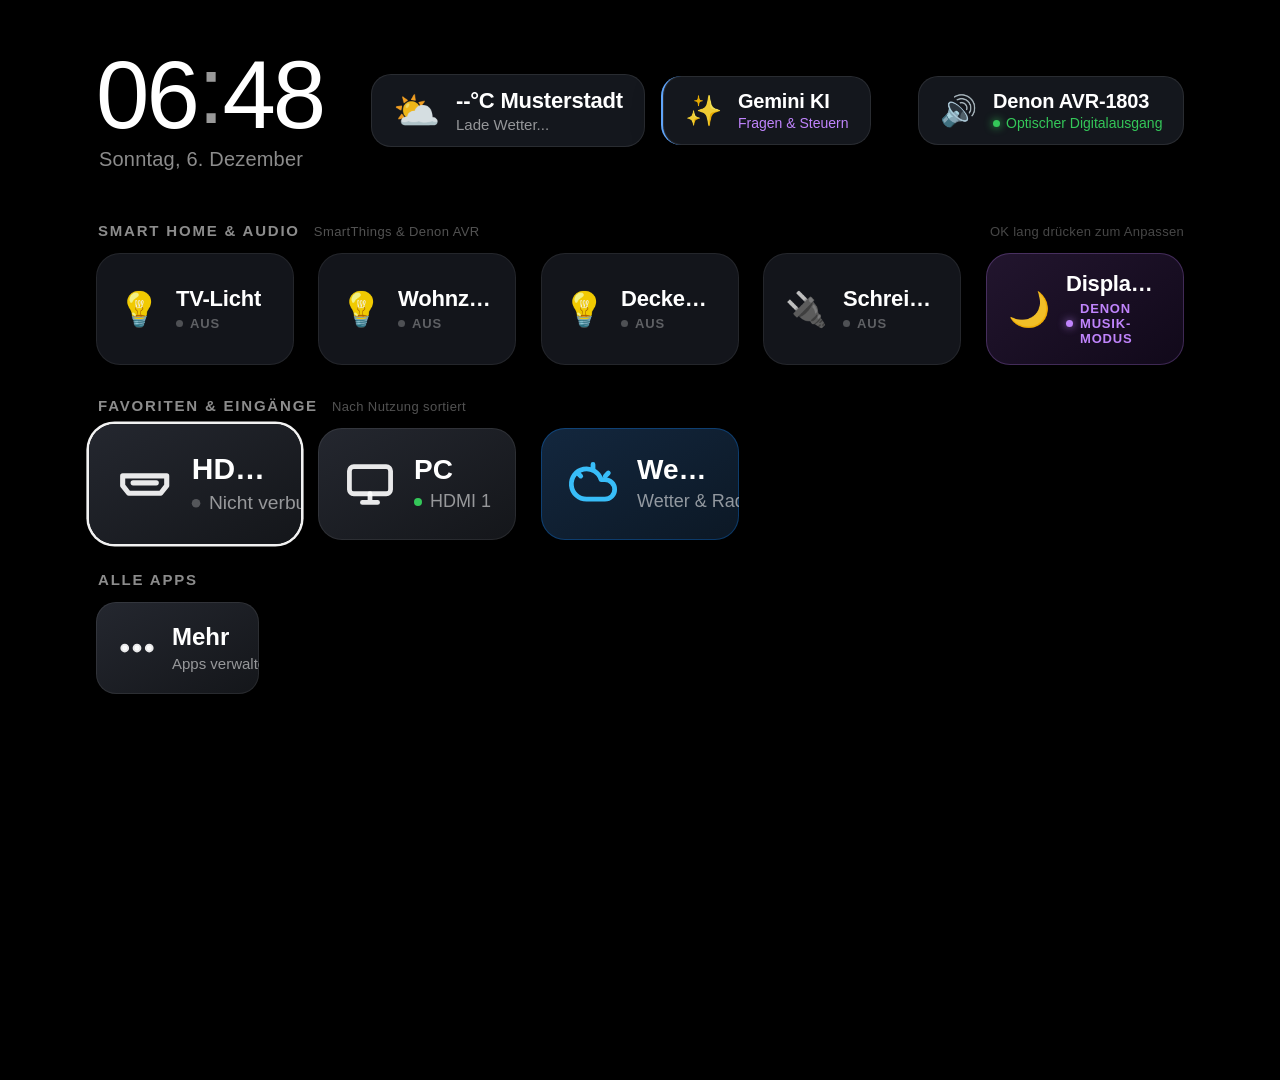
==== custom-launcher/com.custom.launcher/index.html @ 9b149276 "feat: custom launcher v3.2.8 with modern minimalist design, smart home manager and persistent home b" ====
<!DOCTYPE html>
<html lang="de">
<head>
  <meta charset="utf-8">
  <meta name="viewport" content="width=1920, height=1080">
  <title>Home Dashboard</title>
  <link rel="stylesheet" href="style.css">
</head>
<body>
  <!-- soft light in the colour of the focused app; everything else stays true black -->
  <div id="ambient" aria-hidden="true"><div class="amb"></div><div class="amb"></div></div>

  <div id="shift"><!-- moved by a few pixels periodically (OLED care) -->
    <div id="page">
      <header id="hero">
        <div id="hero-left">
          <div id="clock"><span id="hh">--</span><span id="colon">:</span><span id="mm">--</span></div>
          <div id="date">--</div>
        </div>

        <div id="hero-center">
          <div id="weather" class="glass-pill" role="button" tabindex="0" aria-label="WetterOnline öffnen">
            <span id="w-icon">⛅</span>
            <div id="w-details">
              <div id="w-main"><span id="w-temp">--°C</span> <span id="w-city">Musterstadt</span></div>
              <div id="w-sub">Lade Wetter...</div>
            </div>
          </div>

          <div id="gemini-badge" class="glass-pill gemini-pill" role="button" tabindex="0" aria-label="Gemini KI-Assistent öffnen">
            <span class="gemini-icon">✨</span>
            <div class="gemini-details">
              <div class="gemini-title">Gemini KI</div>
              <div class="gemini-sub">Fragen & Steuern</div>
            </div>
          </div>
        </div>

        <div id="hero-right">
          <div id="audio-badge" class="glass-pill audio-pill denon-avr" role="button" tabindex="0" aria-label="Audioausgabe Einstellungen">
            <div class="audio-icon" id="audio-icon">🔊</div>
            <div class="audio-details">
              <div class="audio-title" id="audio-title">Denon AVR-1803</div>
              <div class="audio-sub" id="audio-sub">Optischer Digitalausgang</div>
            </div>
          </div>
        </div>
      </header>

      <!-- Section: Smart Home & Denon Audio Mode -->
      <div class="section-header">
        <div class="section-title-wrap">
          <span class="section-title">Smart Home & Audio</span>
          <span class="section-sub">SmartThings & Denon AVR</span>
        </div>
        <span class="section-hint">OK lang drücken zum Anpassen</span>
      </div>
      <section id="smarthome" class="cards" aria-label="Smart Home"></section>

      <!-- Section: Top Apps & Inputs -->
      <div class="section-header">
        <div class="section-title-wrap">
          <span class="section-title">Favoriten & Eingänge</span>
          <span class="section-sub">Nach Nutzung sortiert</span>
        </div>
      </div>
      <section id="dock" class="cards" aria-label="Favoriten"></section>

      <!-- Section: All Apps -->
      <div class="section-header">
        <div class="section-title-wrap">
          <span class="section-title">Alle Apps</span>
        </div>
      </div>
      <section id="grid" class="cards" aria-label="Apps"></section>
    </div>
  </div>

  <div id="scrim" aria-hidden="true"></div>
  <div id="menu" role="dialog" aria-modal="true" hidden>
    <div id="menu-head"><div id="menu-icon"></div><div id="menu-title"></div></div>
    <div id="menu-clip"><div id="menu-list" role="menu"></div></div>
    <div id="menu-hint"></div>
  </div>

  <div id="toast" role="status" aria-live="polite"></div>
  <div id="dim" aria-hidden="true"></div>

  <!-- Gemini TV AI Assistant Overlay (100% Remote-Driven, No Keyboard Needed) -->
  <div id="gemini-modal" class="gemini-modal" style="display: none;" role="dialog" aria-modal="true" aria-label="Gemini KI-Assistent">
    <div class="gemini-backdrop" id="gemini-backdrop"></div>
    <div class="gemini-container">
      <div class="gemini-hdr">
        <div class="gemini-brand">
          <span class="gemini-logo-icon">✨</span>
          <div class="gemini-brand-text">
            <span class="gemini-title-main">Gemini KI-Assistent</span>
            <span class="gemini-status-tag">Google AI · LG OLED G4 · 1-Klick-Steuerung</span>
          </div>
        </div>
        <button id="gemini-close-btn" class="gemini-btn-pill" tabindex="0">✕ Schließen (Zurück)</button>
      </div>

      <div class="gemini-body">
        <!-- Left: Quick Topic Categories & Prompts -->
        <div class="gemini-sidebar">
          <div class="g-sec-title">🍿 Film- & Serientipps</div>
          <div class="g-tile-group">
            <button class="g-tile" data-prompt="Empfiehl mir 2-3 herausragende Sci-Fi Filme für heute Abend auf Netflix oder Prime">
              <span class="g-tile-icon">🚀</span>
              <span class="g-tile-label">Sci-Fi Highlights</span>
            </button>
            <button class="g-tile" data-prompt="Empfiehl mir 2-3 packende Psychothriller mit überraschenden Wendungen">
              <span class="g-tile-icon">🍿</span>
              <span class="g-tile-label">Packende Thriller</span>
            </button>
            <button class="g-tile" data-prompt="Welche 2 Serien lohnen sich aktuell am meisten zu bingen?">
              <span class="g-tile-icon">📺</span>
              <span class="g-tile-label">Serien-Tipps</span>
            </button>
            <button class="g-tile" data-prompt="Empfiehl mir 2 grandiose Dokumentationen über Natur, Weltall oder Geschichte">
              <span class="g-tile-icon">🌍</span>
              <span class="g-tile-label">Top Dokus</span>
            </button>
          </div>

          <div class="g-sec-title">💡 Smart Home & TV-Szenen</div>
          <div class="g-tile-group">
            <button class="g-tile" data-prompt="Schalte das TV-Licht und Wohnzimmerlicht für einen gemütlichen Filmabend ein">
              <span class="g-tile-icon">🎬</span>
              <span class="g-tile-label">Kino-Beleuchtung</span>
            </button>
            <button class="g-tile" data-prompt="Schalte alle Lichter im Wohnzimmer und am TV aus">
              <span class="g-tile-icon">🌙</span>
              <span class="g-tile-label">Lichter Aus</span>
            </button>
            <button class="g-tile" data-prompt="Schalte auf den PC (HDMI 1) und schalte das Schreibtischlicht an">
              <span class="g-tile-icon">🖥️</span>
              <span class="g-tile-label">PC & Schreibtisch</span>
            </button>
            <button class="g-tile" data-prompt="Schalte den Bildschirm aus, damit Musik über den Denon-Verstärker weiterläuft">
              <span class="g-tile-icon">🖤</span>
              <span class="g-tile-label">OLED Display Aus</span>
            </button>
          </div>

          <div class="g-sec-title">🧠 Wissen & Inspiration</div>
          <div class="g-tile-group">
            <button class="g-tile" data-prompt="Erzähle mir einen faszinierenden, verblüffenden wissenschaftlichen Fakt für heute">
              <span class="g-tile-icon">🎲</span>
              <span class="g-tile-label">Fakt des Tages</span>
            </button>
            <button class="g-tile" data-prompt="Schlage ein schnelles, raffiniertes Abendessen vor, das in unter 20 Minuten fertig ist">
              <span class="g-tile-icon">🍳</span>
              <span class="g-tile-label">Schnelles Rezept</span>
            </button>
          </div>
        </div>

        <!-- Right: Response / Result Panel -->
        <div class="gemini-content-panel">
          <div class="gemini-panel-hdr">
            <div id="gemini-panel-status" class="panel-status">✨ Wähle ein Thema mit der Fernbedienung</div>
            <button id="gemini-refresh-btn" class="gemini-refresh-btn" style="display: none;">🔄 Noch ein Vorschlag</button>
          </div>

          <div id="gemini-chat" class="gemini-result-scroll">
            <div class="gemini-welcome-card">
              <div class="welcome-sparkle-lg">✨</div>
              <div class="welcome-heading">Gemini KI auf deinem Fernseher</div>
              <div class="welcome-desc">Klicke einfach auf eine der Kacheln links mit dem Zeiger oder Steuerkreuz der Magic Remote. Gemini antwortet sofort und steuert auf Wunsch deine Lichter und Eingänge.</div>
              <div class="welcome-hint">Kein mühsames Tippen auf der TV-Tastatur nötig – 100% für die Fernbedienung optimiert.</div>
            </div>
          </div>
        </div>
      </div>
    </div>
  </div>

  <script src="app.js"></script>
</body>
</html>
---- custom-launcher/com.custom.launcher/style.css ----
/* Custom home screen for LG OLED (webOS, Chromium 120, 1920x1080 CSS px at 2x).
   Principles: true black canvas, modern minimalist typography, light only where focused,
   hardware-accelerated motion on transform/opacity only. */

:root {
  --side: 96px;                         /* left/right safe margin */
  --ease: cubic-bezier(.16, 1, .3, 1);  /* ultra-snappy natural easing */
  --text: rgba(255, 255, 255, .94);
  --text-2: rgba(255, 255, 255, .55);
  --text-3: rgba(255, 255, 255, .32);
  --radius: 24px;
}

* { box-sizing: border-box; margin: 0; padding: 0; }

html, body {
  width: 1920px;
  height: 1080px;
  overflow: hidden;
  background: #000;
  color: var(--text);
  font-family: -apple-system, BlinkMacSystemFont, "Segoe UI", "LG Smart UI", "Museo Sans", "Helvetica Neue", Arial, sans-serif;
  -webkit-font-smoothing: antialiased;
  -webkit-user-select: none;
  user-select: none;
  cursor: default;
}

/* ---------- ambient light (disabled for true OLED black & 60 FPS performance) ---------- */
#ambient { display: none; }
.amb { display: none; }

/* ---------- page ---------- */
#shift { position: absolute; inset: 0; transition: transform 3s ease; }
#page {
  position: absolute;
  left: 0; top: 0; width: 100%;
  padding: 0 var(--side);
  transition: transform .22s cubic-bezier(0.16, 1, 0.3, 1), opacity .2s ease;
  will-change: transform;
}
body.leaving #page { opacity: 0; transform: scale(1.04); transition: opacity .22s ease, transform .3s ease; }
body.leaving #ambient { opacity: 0; transition: opacity .22s ease; }

/* ---------- hero: modern minimalist clock + weather + audio ---------- */
#hero {
  display: flex;
  align-items: center;
  justify-content: space-between;
  height: 190px;
  padding-top: 30px;
  margin-bottom: 4px;
  transition: opacity .2s ease;
  transform: translateZ(0);
  will-change: opacity;
}
body.scrolled #hero { opacity: 0; }

#hero-left {
  display: flex;
  flex-direction: column;
}
#clock {
  font-size: 96px;
  font-weight: 200;
  line-height: 0.95;
  letter-spacing: -3px;
  font-variant-numeric: tabular-nums;
  color: #ffffff;
}
#colon { display: inline-block; margin: 0 1px; transform: translateY(-5px); opacity: .6; }
#date {
  margin-top: 8px;
  padding-left: 3px;
  font-size: 20px;
  font-weight: 500;
  letter-spacing: .2px;
  color: var(--text-2);
}

#hero-center {
  display: flex;
  align-items: center;
  gap: 16px;
}
#hero-right {
  display: flex;
  align-items: center;
}

/* Glass Pills (Hardware-accelerated dark acrylic) */
.glass-pill {
  display: flex;
  align-items: center;
  gap: 16px;
  padding: 14px 22px;
  border-radius: 20px;
  background: rgba(22, 25, 31, .94);
  box-shadow: inset 0 0 0 1px rgba(255, 255, 255, .09), 0 10px 28px rgba(0, 0, 0, .45);
  cursor: pointer;
  transition: transform .16s var(--ease), background .16s ease;
  outline: none;
  will-change: transform;
  transform: translateZ(0);
}
.glass-pill:hover, .glass-pill.focused {
  background: rgba(38, 42, 52, .98);
  transform: translateZ(0) scale(1.05);
  box-shadow: inset 0 0 0 2px rgba(255, 255, 255, .95), 0 14px 36px rgba(0, 0, 0, .7);
}
#w-icon { font-size: 38px; line-height: 1; flex: none; }
#w-details { display: flex; flex-direction: column; }
#w-main { font-size: 22px; font-weight: 600; color: #fff; letter-spacing: -.2px; }
#w-sub { font-size: 15px; color: var(--text-2); margin-top: 2px; }

.audio-icon { font-size: 30px; line-height: 1; flex: none; }
.audio-details { display: flex; flex-direction: column; }
.audio-title { font-size: 20px; font-weight: 600; color: #fff; letter-spacing: -.2px; }
.audio-sub { font-size: 14px; color: #34c759; margin-top: 2px; font-weight: 500; display: flex; align-items: center; gap: 6px; }
.audio-sub::before {
  content: "";
  display: inline-block;
  width: 7px;
  height: 7px;
  border-radius: 50%;
  background: currentColor;
  box-shadow: 0 0 8px currentColor;
}
.audio-pill.tv-speaker .audio-sub {
  color: #38bdf8;
}
.audio-pill.denon-avr .audio-sub {
  color: #34c759;
}

/* Gemini Hero Pill */
.gemini-pill {
  border-left: 2px solid #60a5fa;
}
.gemini-pill.focused, .gemini-pill:hover {
  box-shadow: inset 0 0 0 2px #60a5fa, 0 14px 36px rgba(96, 165, 250, .3);
}
.gemini-icon {
  font-size: 30px;
  line-height: 1;
  flex: none;
}
.gemini-details { display: flex; flex-direction: column; }
.gemini-title { font-size: 20px; font-weight: 600; color: #fff; letter-spacing: -.2px; }
.gemini-sub { font-size: 14px; color: #c084fc; margin-top: 2px; font-weight: 500; }

/* ---------- modern minimalist section headers ---------- */
.section-header {
  display: flex;
  align-items: baseline;
  justify-content: space-between;
  margin: 32px 0 14px 2px;
}
.section-title-wrap {
  display: flex;
  align-items: baseline;
  gap: 14px;
}
.section-title {
  font-size: 15px;
  font-weight: 700;
  letter-spacing: 1.8px;
  text-transform: uppercase;
  color: rgba(255, 255, 255, .55);
}
.section-hint {
  font-size: 13px;
  font-weight: 400;
  letter-spacing: .3px;
  color: rgba(255, 255, 255, .28);
}
.section-sub {
  font-size: 13px;
  color: var(--text-3);
  font-weight: 500;
  font-variant-numeric: tabular-nums;
  letter-spacing: .4px;
}

/* ---------- card rows ---------- */
.cards { display: grid; }
#smarthome { grid-template-columns: repeat(5, 1fr); gap: 24px; }
#dock { grid-template-columns: repeat(5, 1fr); gap: 24px; margin-bottom: 24px; }
#grid { grid-template-columns: repeat(6, 1fr); gap: 60px 22px; margin-top: 12px; padding-bottom: 240px; }

.card {
  position: relative;
  aspect-ratio: 16 / 9;
  transform: translateZ(0) scale(var(--s, 1));
  transition: transform .16s cubic-bezier(0.16, 1, 0.3, 1);
  outline: none;
  will-change: transform;
  contain: layout style;
}
.card.focused { --s: 1.07; z-index: 3; }
#dock .card.focused { --s: 1.07; }
.card.tilting {
  transform: translateZ(0) scale(var(--s, 1)) rotateX(var(--rx, 0deg)) rotateY(var(--ry, 0deg));
  transition: transform .08s linear;
}

/* glow, dimming and sheen disabled for 60 FPS hardware performance */
.halo, .plate::after, .sheen { display: none; }

.plate {
  position: absolute;
  inset: 0;
  border-radius: var(--radius);
  background: var(--c, #16181d);
  overflow: hidden;
  box-shadow: inset 0 0 0 1px rgba(255, 255, 255, .08);
}
#grid .plate { border-radius: 20px; }
.card.focused .plate { box-shadow: 0 0 0 2.5px rgba(255, 255, 255, .95); }

.art {
  position: absolute;
  left: 50%; top: 50%;
  height: var(--art, 72%);
  aspect-ratio: 1;
  object-fit: contain;
  transform: translate(-50%, -50%);
  pointer-events: none;
}
.card.badge .art { height: 60%; border-radius: 22%; box-shadow: 0 8px 20px rgba(0, 0, 0, .45); }

/* name: sleek minimalist badge only under the focused card */
.name {
  position: absolute;
  left: 50%; top: calc(100% + 9px);
  transform: translateX(-50%);
  max-width: 135%;
  white-space: nowrap;
  overflow: hidden;
  text-overflow: ellipsis;
  font-size: 17px;
  font-weight: 500;
  letter-spacing: .2px;
  color: #fff;
  opacity: 0;
  transition: opacity .16s ease;
  pointer-events: none;
  background: rgba(18, 20, 26, .94);
  padding: 4px 14px;
  border-radius: 10px;
  border: 1px solid rgba(255, 255, 255, .12);
  box-shadow: 0 4px 16px rgba(0, 0, 0, .6);
}
.card.focused .name { opacity: 1; }

/* inputs and utility cards carry their text on the plate */
.card.input .plate, .card.util .plate { background: linear-gradient(150deg, #24272f, #14161a); }
.card[data-id="app:wetteronline"] .plate {
  background: linear-gradient(150deg, #13273e, #0c1825);
  box-shadow: inset 0 0 0 1px rgba(10, 132, 255, .3);
}
.card[data-id="app:wetteronline"] .face svg {
  stroke: #38bdf8;
}
.face {
  position: absolute;
  inset: 0;
  display: flex;
  align-items: center;
  gap: 18px;
  padding: 0 26px;
}
#grid .face { gap: 14px; padding: 0 20px; }
.face svg { flex: none; width: 52px; height: 52px; fill: none; stroke: rgba(255, 255, 255, .9); stroke-width: 2.2; stroke-linecap: round; stroke-linejoin: round; }
#grid .face svg { width: 42px; height: 42px; }
.face-title { font-size: 28px; font-weight: 600; line-height: 1.1; color: #fff; white-space: nowrap; overflow: hidden; text-overflow: ellipsis; }
#grid .face-title { font-size: 24px; }
.face-sub { margin-top: 5px; font-size: 18px; color: rgba(255, 255, 255, .55); display: flex; align-items: center; gap: 8px; white-space: nowrap; }
#grid .face-sub { font-size: 15px; }
.face-text { min-width: 0; }
.dot { width: 8px; height: 8px; border-radius: 50%; background: rgba(255, 255, 255, .25); flex: none; }
.dot.on { background: #34c759; }
.card.input .name, .card.util .name, .card.sh .name { display: none; }

/* ---------- smart home & audio mode cards (modern minimalist) ---------- */
.card.sh .plate {
  background: #13151b;
  box-shadow: inset 0 0 0 1px rgba(255, 255, 255, .07);
}
.card.sh.on .plate {
  background: linear-gradient(145deg, #132435, #0c1521);
  box-shadow: inset 0 0 0 1px rgba(56, 189, 248, .35);
}
.card.sh.focused .plate {
  box-shadow: 0 0 0 2.5px rgba(255, 255, 255, .95);
}
.card.sh.on.focused .plate {
  box-shadow: 0 0 0 2.5px #38bdf8;
}

.sh-face {
  position: absolute;
  inset: 0;
  display: flex;
  align-items: center;
  gap: 16px;
  padding: 0 22px;
}
.sh-icon {
  font-size: 34px;
  line-height: 1;
  flex: none;
}
.sh-meta { min-width: 0; }
.sh-name {
  font-size: 22px;
  font-weight: 600;
  line-height: 1.15;
  color: #fff;
  white-space: nowrap;
  overflow: hidden;
  text-overflow: ellipsis;
  letter-spacing: -.2px;
}
.sh-status {
  margin-top: 5px;
  font-size: 13px;
  font-weight: 700;
  display: flex;
  align-items: center;
  gap: 7px;
  color: var(--text-3);
  text-transform: uppercase;
  letter-spacing: .8px;
}
.card.sh.on .sh-status {
  color: #38bdf8;
}
.sh-dot {
  width: 7px;
  height: 7px;
  border-radius: 50%;
  background: rgba(255, 255, 255, .25);
  flex: none;
}
.card.sh.on .sh-dot {
  background: #38bdf8;
  box-shadow: 0 0 8px rgba(56, 189, 248, .85);
}

/* Audio mode / OLED screen off card */
.card.audio-mode .plate {
  background: linear-gradient(145deg, #22152e, #11091a);
  box-shadow: inset 0 0 0 1px rgba(192, 132, 252, .25);
}
.card.audio-mode.focused .plate {
  box-shadow: 0 0 0 2.5px #c084fc;
}
.card.audio-mode .sh-status {
  color: #c084fc;
}
.card.audio-mode .sh-dot {
  background: #c084fc;
  box-shadow: 0 0 8px rgba(192, 132, 252, .85);
}

/* launch: the chosen card comes forward, the rest fades */
.card.launching { --s: 1.22; transition: transform .3s ease; }

/* move mode */
.card.moving { --s: 1.16; z-index: 4; animation: jiggle .28s ease-in-out infinite alternate; }
.card.moving .plate { box-shadow: 0 0 0 2.5px #fff, 0 0 0 9px rgba(255, 255, 255, .2); }
@keyframes jiggle { from { rotate: -1.1deg; } to { rotate: 1.1deg; } }
body.moving .card:not(.moving) .plate::after { opacity: .6; }

/* end-of-row bump */
.card.bump-l { animation: bump-l .22s ease; }
.card.bump-r { animation: bump-r .22s ease; }
.card.bump-u { animation: bump-u .22s ease; }
.card.bump-d { animation: bump-d .22s ease; }
@keyframes bump-l { 50% { translate: -9px 0; } }
@keyframes bump-r { 50% { translate: 9px 0; } }
@keyframes bump-u { 50% { translate: 0 -9px; } }
@keyframes bump-d { 50% { translate: 0 9px; } }

/* ---------- menu (long-press OK & customization dialog) ---------- */
#scrim {
  position: absolute;
  inset: 0;
  background: rgba(0, 0, 0, .68);
  opacity: 0;
  pointer-events: none;
  transition: opacity .22s ease;
}
body.menu-open #scrim { opacity: 1; pointer-events: auto; }
#menu {
  position: absolute;
  left: 50%; top: 50%;
  width: 600px;
  padding: 24px 16px 16px;
  border-radius: 26px;
  background: rgba(18, 20, 26, .98);
  box-shadow: inset 0 0 0 1px rgba(255, 255, 255, .12), 0 36px 90px rgba(0, 0, 0, .85);
  transform: translate(-50%, -50%) scale(.95);
  opacity: 0;
  transition: transform .24s var(--ease), opacity .18s ease;
}
#menu[hidden] { display: block; visibility: hidden; }
body.menu-open #menu { transform: translate(-50%, -50%) scale(1); opacity: 1; }
#menu-head { display: flex; align-items: center; gap: 16px; padding: 0 12px 18px; }
#menu-icon { width: 50px; height: 50px; border-radius: 13px; background: var(--c, #242730) center / cover no-repeat; flex: none; box-shadow: inset 0 0 0 1px rgba(255, 255, 255, .1); }
#menu-icon:empty[data-none] { display: none; }
#menu-title { font-size: 26px; font-weight: 600; letter-spacing: -.2px; white-space: nowrap; overflow: hidden; text-overflow: ellipsis; }
#menu-clip { max-height: 480px; overflow: hidden; border-radius: 14px; }
#menu-list { transition: transform .22s var(--ease); }
.mi {
  height: 56px;
  padding: 0 20px;
  border-radius: 14px;
  display: flex;
  align-items: center;
  justify-content: space-between;
  gap: 16px;
  font-size: 22px;
  color: rgba(255, 255, 255, .9);
  transition: background .12s ease, color .12s ease;
}
.mi span:first-child { white-space: nowrap; overflow: hidden; text-overflow: ellipsis; }
.mi .mi-hint { font-size: 17px; color: rgba(255, 255, 255, .45); flex: none; font-weight: 500; }
.mi.focused { background: #fff; color: #000; font-weight: 600; }
.mi.focused .mi-hint { color: rgba(0, 0, 0, .6); }
.mi.danger:not(.focused) { color: #f87171; }
#menu-hint { padding: 14px 12px 2px; font-size: 17px; color: var(--text-3); }
#menu-hint:empty { display: none; }

/* ---------- toast ---------- */
#toast {
  position: absolute;
  left: 50%; bottom: 60px;
  transform: translate(-50%, 14px);
  padding: 12px 24px;
  border-radius: 999px;
  font-size: 20px;
  font-weight: 500;
  color: rgba(255, 255, 255, .95);
  background: rgba(20, 24, 32, .96);
  box-shadow: inset 0 0 0 1px rgba(255, 255, 255, .15), 0 12px 30px rgba(0, 0, 0, .6);
  opacity: 0;
  transition: opacity .22s ease, transform .25s var(--ease);
  pointer-events: none;
}
#toast.show { opacity: 1; transform: translate(-50%, 0); }

/* ---------- idle dimming & screensaver (OLED care) ---------- */
#dim {
  position: absolute;
  inset: 0;
  background: #000;
  opacity: 0;
  pointer-events: none;
  transition: opacity .6s ease;
}
body.idle #dim { opacity: .75; transition: opacity 4s ease; }
body.screensaver #dim { opacity: 1; transition: opacity 2s ease; }

/* first paint */
body.booting #page { opacity: 0; transform: translateY(18px); }

/* ---------- Gemini TV Assistant Overlay ---------- */
.gemini-modal {
  position: fixed;
  inset: 0;
  z-index: 200;
  display: flex;
  align-items: center;
  justify-content: center;
  outline: none;
}
.gemini-backdrop {
  position: absolute;
  inset: 0;
  background: rgba(0, 0, 0, .94);
}
.gemini-container {
  position: relative;
  z-index: 201;
  width: 1360px;
  max-width: 92vw;
  height: 860px;
  max-height: 88vh;
  background: #090b10;
  border-radius: 28px;
  box-shadow: inset 0 0 0 1px rgba(255, 255, 255, .12), 0 32px 90px rgba(0, 0, 0, .9), 0 0 60px rgba(79, 134, 247, .2);
  display: flex;
  flex-direction: column;
  padding: 32px 40px 28px 40px;
  overflow: hidden;
}
.gemini-hdr {
  display: flex;
  align-items: center;
  justify-content: space-between;
  padding-bottom: 20px;
  border-bottom: 1px solid rgba(255, 255, 255, .08);
}
.gemini-brand {
  display: flex;
  align-items: center;
  gap: 16px;
}
.gemini-logo-icon {
  font-size: 38px;
}
.gemini-brand-text {
  display: flex;
  flex-direction: column;
}
.gemini-title-main {
  font-size: 28px;
  font-weight: 700;
  color: #fff;
  letter-spacing: -.3px;
}
.gemini-status-tag {
  font-size: 15px;
  color: #c084fc;
  font-weight: 500;
  margin-top: 2px;
}
.gemini-btn-pill {
  padding: 10px 20px;
  border-radius: 18px;
  background: rgba(255, 255, 255, .08);
  border: 1px solid rgba(255, 255, 255, .15);
  color: rgba(255, 255, 255, .9);
  font-size: 17px;
  font-weight: 500;
  cursor: pointer;
  outline: none;
  transition: all .2s ease;
}
.gemini-btn-pill:hover, .gemini-btn-pill:focus {
  background: rgba(255, 255, 255, .2);
  color: #fff;
  transform: scale(1.05);
}

/* ---------- Gemini 100% Remote-Driven Layout ---------- */
.gemini-body {
  display: flex;
  gap: 32px;
  flex: 1;
  min-height: 0;
  margin-top: 20px;
}
.gemini-sidebar {
  width: 440px;
  flex: none;
  overflow-y: auto;
  display: flex;
  flex-direction: column;
  gap: 12px;
  padding-right: 12px;
}
.g-sec-title {
  font-size: 17px;
  font-weight: 700;
  color: #c084fc;
  letter-spacing: .5px;
  margin: 12px 0 6px 2px;
  text-transform: uppercase;
}
.g-tile-group {
  display: grid;
  grid-template-columns: 1fr 1fr;
  gap: 10px;
}
.g-tile {
  display: flex;
  flex-direction: column;
  align-items: flex-start;
  justify-content: center;
  gap: 8px;
  padding: 16px;
  border-radius: 18px;
  background: rgba(28, 32, 44, .75);
  border: 1.5px solid rgba(255, 255, 255, .1);
  color: #fff;
  cursor: pointer;
  outline: none;
  transition: all .2s ease;
  text-align: left;
}
.g-tile:hover, .g-tile:focus, .g-tile.active {
  background: linear-gradient(135deg, rgba(79, 134, 247, .4), rgba(168, 85, 247, .3));
  border-color: #5ac8fa;
  transform: scale(1.04);
  box-shadow: 0 0 0 2px #5ac8fa, 0 8px 28px rgba(79, 134, 247, .4);
}
.g-tile-icon {
  font-size: 28px;
  line-height: 1;
}
.g-tile-label {
  font-size: 17px;
  font-weight: 600;
  line-height: 1.25;
}

/* Right Content Panel */
.gemini-content-panel {
  flex: 1;
  display: flex;
  flex-direction: column;
  background: #0e1118;
  border-radius: 24px;
  border: 1px solid rgba(255, 255, 255, .08);
  padding: 26px 32px;
  min-height: 0;
  overflow: hidden;
}
.gemini-panel-hdr {
  display: flex;
  align-items: center;
  justify-content: space-between;
  padding-bottom: 16px;
  border-bottom: 1px solid rgba(255, 255, 255, .08);
  flex: none;
}
.panel-status {
  font-size: 20px;
  font-weight: 600;
  color: #5ac8fa;
  display: flex;
  align-items: center;
  gap: 10px;
}
.gemini-refresh-btn {
  padding: 10px 20px;
  border-radius: 16px;
  background: rgba(255, 255, 255, .08);
  border: 1px solid rgba(255, 255, 255, .18);
  color: #fff;
  font-size: 17px;
  font-weight: 600;
  cursor: pointer;
  outline: none;
  transition: all .2s ease;
}
.gemini-refresh-btn:hover, .gemini-refresh-btn:focus {
  background: rgba(79, 134, 247, .3);
  border-color: #5ac8fa;
  transform: scale(1.05);
}
.gemini-result-scroll {
  flex: 1;
  overflow-y: auto;
  padding: 24px 10px 10px 0;
  font-size: 23px;
  line-height: 1.6;
  color: #e8ecf4;
  white-space: pre-wrap;
}

/* Welcome Card */
.gemini-welcome-card {
  margin: auto;
  text-align: center;
  max-width: 650px;
  padding: 30px;
}
.welcome-sparkle-lg { font-size: 56px; margin-bottom: 16px; }
.welcome-heading { font-size: 32px; font-weight: 700; color: #fff; margin-bottom: 14px; }
.welcome-desc { font-size: 21px; color: rgba(255, 255, 255, .75); line-height: 1.5; margin-bottom: 18px; }
.welcome-hint { font-size: 16px; color: #34c759; background: rgba(52, 199, 89, .12); border: 1px solid rgba(52, 199, 89, .25); padding: 8px 18px; border-radius: 14px; display: inline-block; font-weight: 500; }

.chat-action-tag {
  display: inline-flex;
  align-items: center;
  gap: 8px;
  margin-top: 16px;
  padding: 8px 16px;
  border-radius: 12px;
  background: rgba(52, 199, 89, .15);
  border: 1px solid rgba(52, 199, 89, .35);
  color: #34c759;
  font-size: 18px;
  font-weight: 600;
}
.thinking-indicator {
  display: flex;
  align-items: center;
  gap: 12px;
  color: #c084fc;
  font-size: 22px;
  padding: 24px 0;
}
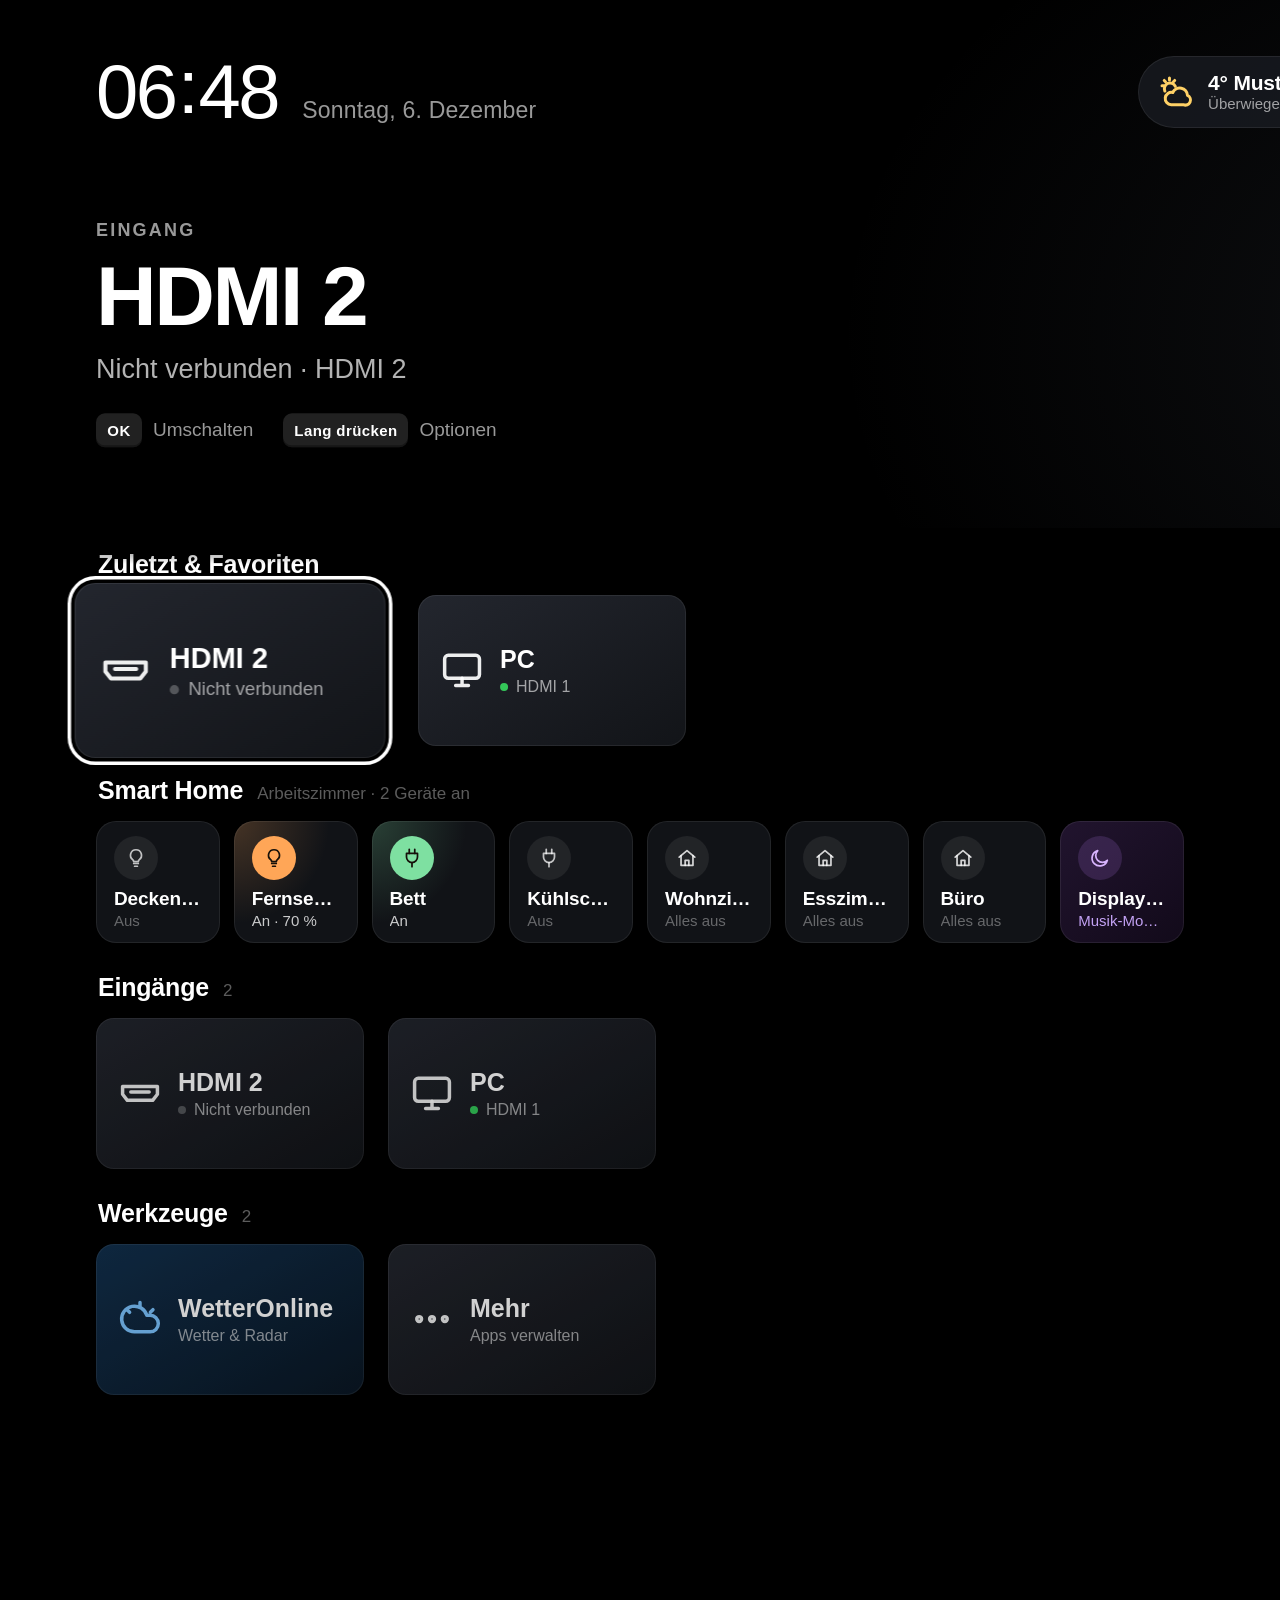
==== commit 33a2850b: "feat: Netflix-style start page with billboard and category rows (v3.6.0) A fixed billboard describes" ====
--- a/custom-launcher/com.custom.launcher/index.html
+++ b/custom-launcher/com.custom.launcher/index.html
@@ -7,78 +7,53 @@
   <link rel="stylesheet" href="style.css">
 </head>
 <body>
-  <!-- soft light in the colour of the focused app; everything else stays true black -->
-  <div id="ambient" aria-hidden="true"><div class="amb"></div><div class="amb"></div></div>
+  <div id="shift"><!-- moved by a few pixels periodically (OLED care) -->
+    <div id="page"><!-- fades/zooms when an app starts -->
 
-  <div id="shift"><!-- moved by a few pixels periodically (OLED care) -->
-    <div id="page">
-      <header id="hero">
-        <div id="hero-left">
-          <div id="clock"><span id="hh">--</span><span id="colon">:</span><span id="mm">--</span></div>
-          <div id="date">--</div>
-        </div>
+      <!-- rows (Zuletzt & Favoriten, Smart Home, categories); built by app.js, slide up under the billboard -->
+      <div id="rows"><div id="scroller"></div></div>
 
-        <div id="hero-center">
-          <div id="weather" class="glass-pill" role="button" tabindex="0" aria-label="WetterOnline öffnen">
-            <span id="w-icon">⛅</span>
-            <div id="w-details">
-              <div id="w-main"><span id="w-temp">--°C</span> <span id="w-city">Musterstadt</span></div>
-              <div id="w-sub">Lade Wetter...</div>
+      <!-- fixed top: clock, pills and the billboard describing the focused card -->
+      <div id="fixed">
+        <header id="topbar" class="reveal" style="--d: 0ms">
+          <div id="clockbox">
+            <div id="clock"><span id="hh">--</span><span id="colon">:</span><span id="mm">--</span></div>
+            <div id="date">--</div>
+          </div>
+          <div id="pills">
+            <div id="weather" class="pill" role="button" aria-label="Wetter">
+              <span class="pill-icon" id="w-icon"></span>
+              <span class="pill-text"><span class="pill-title" id="w-temp">--°</span><span class="pill-sub" id="w-sub">Musterstadt</span></span>
+            </div>
+            <div id="gemini-badge" class="pill gemini" role="button" aria-label="Gemini KI-Assistent">
+              <span class="pill-icon" id="g-icon"></span>
+              <span class="pill-text"><span class="pill-title">Gemini</span><span class="pill-sub">Fragen &amp; Steuern</span></span>
+            </div>
+            <div id="audio-badge" class="pill audio" role="button" aria-label="Audioausgabe">
+              <span class="pill-icon" id="audio-icon"></span>
+              <span class="pill-text"><span class="pill-title" id="audio-title">Audio</span><span class="pill-sub" id="audio-sub">Ausgabe</span></span>
             </div>
           </div>
-
-          <div id="gemini-badge" class="glass-pill gemini-pill" role="button" tabindex="0" aria-label="Gemini KI-Assistent öffnen">
-            <span class="gemini-icon">✨</span>
-            <div class="gemini-details">
-              <div class="gemini-title">Gemini KI</div>
-              <div class="gemini-sub">Fragen & Steuern</div>
+        </header>
+        <section id="billboard" class="reveal" style="--d: 60ms" aria-live="polite">
+          <div id="bb-content">
+            <div id="bb-text">
+              <div id="bb-kicker"></div>
+              <div id="bb-title"></div>
+              <div id="bb-desc"></div>
+              <div id="bb-keys"></div>
             </div>
+            <div id="bb-logo"><img alt="" draggable="false"><span class="bb-icon"></span></div>
           </div>
-        </div>
-
-        <div id="hero-right">
-          <div id="audio-badge" class="glass-pill audio-pill denon-avr" role="button" tabindex="0" aria-label="Audioausgabe Einstellungen">
-            <div class="audio-icon" id="audio-icon">🔊</div>
-            <div class="audio-details">
-              <div class="audio-title" id="audio-title">Denon AVR-1803</div>
-              <div class="audio-sub" id="audio-sub">Optischer Digitalausgang</div>
-            </div>
-          </div>
-        </div>
-      </header>
-
-      <!-- Section: Smart Home & Denon Audio Mode -->
-      <div class="section-header">
-        <div class="section-title-wrap">
-          <span class="section-title">Smart Home & Audio</span>
-          <span class="section-sub">SmartThings & Denon AVR</span>
-        </div>
-        <span class="section-hint">OK lang drücken zum Anpassen</span>
+        </section>
       </div>
-      <section id="smarthome" class="cards" aria-label="Smart Home"></section>
-
-      <!-- Section: Top Apps & Inputs -->
-      <div class="section-header">
-        <div class="section-title-wrap">
-          <span class="section-title">Favoriten & Eingänge</span>
-          <span class="section-sub">Nach Nutzung sortiert</span>
-        </div>
-      </div>
-      <section id="dock" class="cards" aria-label="Favoriten"></section>
-
-      <!-- Section: All Apps -->
-      <div class="section-header">
-        <div class="section-title-wrap">
-          <span class="section-title">Alle Apps</span>
-        </div>
-      </div>
-      <section id="grid" class="cards" aria-label="Apps"></section>
+      <div id="fixed-fade" aria-hidden="true"></div>
     </div>
   </div>
 
   <div id="scrim" aria-hidden="true"></div>
   <div id="menu" role="dialog" aria-modal="true" hidden>
-    <div id="menu-head"><div id="menu-icon"></div><div id="menu-title"></div></div>
+    <div id="menu-head"><div id="menu-icon"></div><div id="menu-titles"><div id="menu-title"></div><div id="menu-sub"></div></div></div>
     <div id="menu-clip"><div id="menu-list" role="menu"></div></div>
     <div id="menu-hint"></div>
   </div>
@@ -86,94 +61,19 @@
   <div id="toast" role="status" aria-live="polite"></div>
   <div id="dim" aria-hidden="true"></div>
 
-  <!-- Gemini TV AI Assistant Overlay (100% Remote-Driven, No Keyboard Needed) -->
-  <div id="gemini-modal" class="gemini-modal" style="display: none;" role="dialog" aria-modal="true" aria-label="Gemini KI-Assistent">
-    <div class="gemini-backdrop" id="gemini-backdrop"></div>
-    <div class="gemini-container">
-      <div class="gemini-hdr">
-        <div class="gemini-brand">
-          <span class="gemini-logo-icon">✨</span>
-          <div class="gemini-brand-text">
-            <span class="gemini-title-main">Gemini KI-Assistent</span>
-            <span class="gemini-status-tag">Google AI · LG OLED G4 · 1-Klick-Steuerung</span>
-          </div>
+  <!-- Gemini assistant (remote only: tiles + follow-up suggestions, no typing) -->
+  <div id="gemini-modal" class="gm" style="display: none;" role="dialog" aria-modal="true" aria-label="Gemini">
+    <div class="gm-backdrop" id="gemini-backdrop"></div>
+    <div class="gm-shell">
+      <header class="gm-top">
+        <div class="gm-brand"><span class="gm-spark">✦</span><span class="gm-name">Gemini</span></div>
+        <div class="gm-top-right">
+          <span class="gm-keyhint">🎙 Mikro-Taste oder Zurück schließt</span>
+          <button id="gemini-close-btn" class="gm-close" tabindex="-1" aria-label="Schließen">✕</button>
         </div>
-        <button id="gemini-close-btn" class="gemini-btn-pill" tabindex="0">✕ Schließen (Zurück)</button>
-      </div>
-
-      <div class="gemini-body">
-        <!-- Left: Quick Topic Categories & Prompts -->
-        <div class="gemini-sidebar">
-          <div class="g-sec-title">🍿 Film- & Serientipps</div>
-          <div class="g-tile-group">
-            <button class="g-tile" data-prompt="Empfiehl mir 2-3 herausragende Sci-Fi Filme für heute Abend auf Netflix oder Prime">
-              <span class="g-tile-icon">🚀</span>
-              <span class="g-tile-label">Sci-Fi Highlights</span>
-            </button>
-            <button class="g-tile" data-prompt="Empfiehl mir 2-3 packende Psychothriller mit überraschenden Wendungen">
-              <span class="g-tile-icon">🍿</span>
-              <span class="g-tile-label">Packende Thriller</span>
-            </button>
-            <button class="g-tile" data-prompt="Welche 2 Serien lohnen sich aktuell am meisten zu bingen?">
-              <span class="g-tile-icon">📺</span>
-              <span class="g-tile-label">Serien-Tipps</span>
-            </button>
-            <button class="g-tile" data-prompt="Empfiehl mir 2 grandiose Dokumentationen über Natur, Weltall oder Geschichte">
-              <span class="g-tile-icon">🌍</span>
-              <span class="g-tile-label">Top Dokus</span>
-            </button>
-          </div>
-
-          <div class="g-sec-title">💡 Smart Home & TV-Szenen</div>
-          <div class="g-tile-group">
-            <button class="g-tile" data-prompt="Schalte das TV-Licht und Wohnzimmerlicht für einen gemütlichen Filmabend ein">
-              <span class="g-tile-icon">🎬</span>
-              <span class="g-tile-label">Kino-Beleuchtung</span>
-            </button>
-            <button class="g-tile" data-prompt="Schalte alle Lichter im Wohnzimmer und am TV aus">
-              <span class="g-tile-icon">🌙</span>
-              <span class="g-tile-label">Lichter Aus</span>
-            </button>
-            <button class="g-tile" data-prompt="Schalte auf den PC (HDMI 1) und schalte das Schreibtischlicht an">
-              <span class="g-tile-icon">🖥️</span>
-              <span class="g-tile-label">PC & Schreibtisch</span>
-            </button>
-            <button class="g-tile" data-prompt="Schalte den Bildschirm aus, damit Musik über den Denon-Verstärker weiterläuft">
-              <span class="g-tile-icon">🖤</span>
-              <span class="g-tile-label">OLED Display Aus</span>
-            </button>
-          </div>
-
-          <div class="g-sec-title">🧠 Wissen & Inspiration</div>
-          <div class="g-tile-group">
-            <button class="g-tile" data-prompt="Erzähle mir einen faszinierenden, verblüffenden wissenschaftlichen Fakt für heute">
-              <span class="g-tile-icon">🎲</span>
-              <span class="g-tile-label">Fakt des Tages</span>
-            </button>
-            <button class="g-tile" data-prompt="Schlage ein schnelles, raffiniertes Abendessen vor, das in unter 20 Minuten fertig ist">
-              <span class="g-tile-icon">🍳</span>
-              <span class="g-tile-label">Schnelles Rezept</span>
-            </button>
-          </div>
-        </div>
-
-        <!-- Right: Response / Result Panel -->
-        <div class="gemini-content-panel">
-          <div class="gemini-panel-hdr">
-            <div id="gemini-panel-status" class="panel-status">✨ Wähle ein Thema mit der Fernbedienung</div>
-            <button id="gemini-refresh-btn" class="gemini-refresh-btn" style="display: none;">🔄 Noch ein Vorschlag</button>
-          </div>
-
-          <div id="gemini-chat" class="gemini-result-scroll">
-            <div class="gemini-welcome-card">
-              <div class="welcome-sparkle-lg">✨</div>
-              <div class="welcome-heading">Gemini KI auf deinem Fernseher</div>
-              <div class="welcome-desc">Klicke einfach auf eine der Kacheln links mit dem Zeiger oder Steuerkreuz der Magic Remote. Gemini antwortet sofort und steuert auf Wunsch deine Lichter und Eingänge.</div>
-              <div class="welcome-hint">Kein mühsames Tippen auf der TV-Tastatur nötig – 100% für die Fernbedienung optimiert.</div>
-            </div>
-          </div>
-        </div>
-      </div>
+      </header>
+      <main id="gemini-chat" class="gm-chat" aria-live="polite"></main>
+      <footer id="gemini-chips" class="gm-chips"></footer>
     </div>
   </div>
 
--- a/custom-launcher/com.custom.launcher/style.css
+++ b/custom-launcher/com.custom.launcher/style.css
@@ -1,14 +1,21 @@
 /* Custom home screen for LG OLED (webOS, Chromium 120, 1920x1080 CSS px at 2x).
-   Principles: true black canvas, modern minimalist typography, light only where focused,
-   hardware-accelerated motion on transform/opacity only. */
+   Netflix-style: a fixed billboard on top describes the focused card; rows slide beneath it.
+   Motion only on transform/opacity (compositor). Measured on the TV: large translucent layers that
+   animate while cards move cost frames, so the billboard glow only changes when the focus rests. */
 
 :root {
-  --side: 96px;                         /* left/right safe margin */
-  --ease: cubic-bezier(.16, 1, .3, 1);  /* ultra-snappy natural easing */
-  --text: rgba(255, 255, 255, .94);
-  --text-2: rgba(255, 255, 255, .55);
-  --text-3: rgba(255, 255, 255, .32);
-  --radius: 24px;
+  --side: 96px;                              /* left/right safe margin */
+  --col: 268px;                              /* card width (16:9) */
+  --gap: 24px;
+  --ease: cubic-bezier(.2, .8, .2, 1);       /* smooth, decisive */
+  --text: rgba(255, 255, 255, .95);
+  --text-2: rgba(255, 255, 255, .6);
+  --text-3: rgba(255, 255, 255, .36);
+  --surface: #111317;
+  --surface-2: #171a20;
+  --line: rgba(255, 255, 255, .075);
+  --radius: 18px;
+  --fixed-h: 528px;                          /* clock + billboard */
 }
 
 * { box-sizing: border-box; margin: 0; padding: 0; }
@@ -19,204 +26,206 @@
   overflow: hidden;
   background: #000;
   color: var(--text);
-  font-family: -apple-system, BlinkMacSystemFont, "Segoe UI", "LG Smart UI", "Museo Sans", "Helvetica Neue", Arial, sans-serif;
+  font-family: "LG Smart UI", "Museo Sans", -apple-system, "Segoe UI", "Helvetica Neue", Arial, sans-serif;
   -webkit-font-smoothing: antialiased;
   -webkit-user-select: none;
   user-select: none;
   cursor: default;
 }
 
-/* ---------- ambient light (disabled for true OLED black & 60 FPS performance) ---------- */
-#ambient { display: none; }
-.amb { display: none; }
-
-/* ---------- page ---------- */
+svg.i { width: 100%; height: 100%; fill: none; stroke: currentColor; stroke-width: 1.9; stroke-linecap: round; stroke-linejoin: round; display: block; }
+
+/* ---------- page layers ---------- */
 #shift { position: absolute; inset: 0; transition: transform 3s ease; }
 #page {
   position: absolute;
-  left: 0; top: 0; width: 100%;
+  inset: 0;
+  transform-origin: 50% 60%;
+  transition: opacity .28s ease, transform .4s var(--ease);
+}
+body.leaving #page { opacity: 0; transform: scale(1.03); transition: opacity .2s ease, transform .32s ease; }
+
+/* first paint: sections rise in one after another */
+.reveal { transition: opacity .5s ease var(--d, 0ms), transform .65s var(--ease) var(--d, 0ms); }
+body.booting .reveal { opacity: 0; transform: translateY(24px); transition: none; }
+
+/* ---------- fixed top: clock, pills, billboard ---------- */
+#fixed {
+  position: absolute;
+  left: 0; top: 0;
+  width: 1920px;
+  height: var(--fixed-h);
   padding: 0 var(--side);
-  transition: transform .22s cubic-bezier(0.16, 1, 0.3, 1), opacity .2s ease;
-  will-change: transform;
-}
-body.leaving #page { opacity: 0; transform: scale(1.04); transition: opacity .22s ease, transform .3s ease; }
-body.leaving #ambient { opacity: 0; transition: opacity .22s ease; }
-
-/* ---------- hero: modern minimalist clock + weather + audio ---------- */
-#hero {
+  /* colour light of the focused app behind the logo. Painted into this (static, opaque) layer instead of
+     an own translucent layer: measured on the TV, an extra large blended layer costs ~2x frame time while
+     cards move; repainting this background once per billboard change costs nothing during navigation. */
+  background: radial-gradient(780px 540px at 1619px 334px, var(--g1, transparent) 0%, var(--g2, transparent) 45%, transparent 100%), #000;
+  overflow: hidden;
+  z-index: 2;
+}
+#fixed-fade {                                  /* rows sliding up fade into the billboard */
+  position: absolute;
+  left: 0; top: var(--fixed-h);
+  width: 1920px; height: 36px;
+  background: linear-gradient(#000, rgba(0, 0, 0, 0));
+  z-index: 2;
+  pointer-events: none;
+}
+
+
+#topbar {
+  position: relative;
   display: flex;
   align-items: center;
   justify-content: space-between;
-  height: 190px;
-  padding-top: 30px;
-  margin-bottom: 4px;
-  transition: opacity .2s ease;
-  transform: translateZ(0);
-  will-change: opacity;
-}
-body.scrolled #hero { opacity: 0; }
-
-#hero-left {
-  display: flex;
-  flex-direction: column;
-}
-#clock {
-  font-size: 96px;
-  font-weight: 200;
-  line-height: 0.95;
-  letter-spacing: -3px;
-  font-variant-numeric: tabular-nums;
-  color: #ffffff;
-}
-#colon { display: inline-block; margin: 0 1px; transform: translateY(-5px); opacity: .6; }
-#date {
-  margin-top: 8px;
-  padding-left: 3px;
-  font-size: 20px;
-  font-weight: 500;
-  letter-spacing: .2px;
-  color: var(--text-2);
-}
-
-#hero-center {
+  height: 104px;
+  margin-top: 40px;
+}
+#clockbox { display: flex; align-items: baseline; gap: 24px; }
+#clock { font-size: 76px; font-weight: 300; line-height: 1; letter-spacing: -2.4px; font-variant-numeric: tabular-nums; color: #fff; }
+#colon { display: inline-block; margin: 0 2px; transform: translateY(-5px); animation: colon 2s ease-in-out infinite; }
+@keyframes colon { 0%, 100% { opacity: .85; } 50% { opacity: .3; } }
+#date { font-size: 23px; font-weight: 400; color: var(--text-2); letter-spacing: .2px; }
+
+#pills { display: flex; align-items: center; gap: 16px; }
+.pill {
+  position: relative;
   display: flex;
   align-items: center;
-  gap: 16px;
-}
-#hero-right {
-  display: flex;
-  align-items: center;
-}
-
-/* Glass Pills (Hardware-accelerated dark acrylic) */
-.glass-pill {
-  display: flex;
-  align-items: center;
-  gap: 16px;
-  padding: 14px 22px;
-  border-radius: 20px;
-  background: rgba(22, 25, 31, .94);
-  box-shadow: inset 0 0 0 1px rgba(255, 255, 255, .09), 0 10px 28px rgba(0, 0, 0, .45);
+  gap: 14px;
+  height: 72px;
+  padding: 0 24px 0 18px;
+  border-radius: 36px;
+  background: rgba(22, 24, 30, .92);
+  box-shadow: inset 0 0 0 1px var(--line);
+  transform: scale(var(--s, 1));
+  transition: transform .3s var(--ease);
   cursor: pointer;
-  transition: transform .16s var(--ease), background .16s ease;
+}
+.pill::after {
+  content: "";
+  position: absolute;
+  inset: -6px;
+  border-radius: 42px;
+  border: 3px solid #fff;
+  opacity: 0;
+  transition: opacity .16s ease;
+  pointer-events: none;
+}
+.pill.focused { --s: 1.07; z-index: 3; }
+.pill.focused::after { opacity: 1; }
+.pill.pressed { --s: .98; }
+.pill-icon { width: 38px; height: 38px; flex: none; color: #fff; }
+.pill-text { display: flex; flex-direction: column; line-height: 1.15; }
+.pill-title { font-size: 21px; font-weight: 600; color: #fff; letter-spacing: -.2px; white-space: nowrap; }
+.pill-sub { font-size: 15px; color: var(--text-2); white-space: nowrap; display: flex; align-items: center; gap: 7px; }
+#weather .pill-icon { color: #ffd166; }
+.pill.gemini .pill-sub { color: #b9a3ff; }
+.pill.gemini.focused::after { border-color: #9b8cff; }
+.pill.audio .pill-icon { color: #7dd3fc; }
+.pill.audio .pill-sub::before { content: ""; width: 8px; height: 8px; border-radius: 50%; background: #34c759; }
+.pill.audio.tv-speaker .pill-sub::before { background: #38bdf8; }
+
+/* billboard */
+#billboard { position: relative; height: 360px; margin-top: 10px; }
+#bb-content { position: absolute; inset: 0; transition: opacity .32s ease, transform .5s var(--ease); }
+#billboard.out #bb-content { opacity: 0; transform: translateX(-22px); transition: opacity .12s ease, transform .14s ease; }
+#bb-text { position: absolute; left: 0; top: 50%; width: 1080px; transform: translateY(-50%); }
+#bb-kicker { font-size: 18px; font-weight: 700; letter-spacing: 2.2px; text-transform: uppercase; color: rgba(255, 255, 255, .6); white-space: nowrap; }
+#bb-title { margin-top: 12px; font-size: 84px; font-weight: 600; letter-spacing: -2.4px; line-height: 1.04; color: #fff; white-space: nowrap; overflow: hidden; text-overflow: ellipsis; padding-bottom: 4px; }
+#bb-desc { margin-top: 10px; font-size: 27px; color: rgba(255, 255, 255, .7); white-space: nowrap; overflow: hidden; text-overflow: ellipsis; }
+#bb-desc:empty { display: none; }
+#bb-keys { margin-top: 28px; display: flex; gap: 30px; font-size: 19px; color: var(--text-2); }
+.bb-key { display: inline-flex; align-items: center; gap: 11px; }
+.bb-key b {
+  display: inline-flex; align-items: center; justify-content: center;
+  min-width: 46px; height: 34px; padding: 0 11px;
+  border-radius: 9px;
+  background: rgba(255, 255, 255, .13);
+  box-shadow: inset 0 -2px 0 rgba(0, 0, 0, .35);
+  color: #fff; font-size: 15px; font-weight: 700; letter-spacing: .4px;
+}
+#bb-logo {
+  position: absolute;
+  right: 70px; top: 50%;
+  width: 270px; height: 270px;
+  margin-top: -135px;
+  border-radius: 62px;
+  background: var(--c, #22252c);
+  box-shadow: 0 30px 80px rgba(0, 0, 0, .6), inset 0 0 0 1px rgba(255, 255, 255, .1);
+  overflow: hidden;
+}
+#bb-logo img { position: absolute; left: 50%; top: 50%; height: var(--art, 72%); aspect-ratio: 1; object-fit: contain; transform: translate(-50%, -50%); }
+#bb-logo.badge img { height: 100%; }
+#bb-logo .bb-icon { position: absolute; left: 50%; top: 50%; width: 124px; height: 124px; margin: -62px 0 0 -62px; color: #fff; }
+#bb-logo.icon { background: linear-gradient(150deg, #262a33, #14161b); }
+#bb-logo.glyph { background: linear-gradient(150deg, #262a33, #14161b); }
+#bb-logo.weather .bb-icon { color: #ffd166; }
+#bb-logo.audio .bb-icon { color: #7dd3fc; }
+#bb-logo.round { border-radius: 50%; }
+#bb-logo.round .bb-icon { width: 110px; height: 110px; margin: -55px 0 0 -55px; color: rgba(255, 255, 255, .78); }
+#bb-logo.round.on { background: var(--lamp, #ffcf8a); box-shadow: 0 0 90px var(--lamp, #ffcf8a), 0 30px 80px rgba(0, 0, 0, .5); }
+#bb-logo.round.on .bb-icon { color: #17120a; }
+#bb-logo.round.offline .bb-icon { color: #f59e8b; }
+#bb-logo.display { background: linear-gradient(150deg, #2d1a3f, #150b1f); }
+#bb-logo.display .bb-icon { color: #d8b4fe; }
+
+/* ---------- rows ---------- */
+#rows { position: absolute; inset: 0; z-index: 1; }
+#scroller {
+  position: absolute;
+  left: 0; top: 0; width: 100%;
+  padding: calc(var(--fixed-h) + 22px) 0 600px;
+  transition: transform .45s var(--ease);
+  will-change: transform;
+}
+.row { position: relative; margin-bottom: 30px; }
+.row-head { display: flex; align-items: baseline; gap: 14px; padding: 0 var(--side) 0 calc(var(--side) + 2px); margin-bottom: 16px; }
+.row-title { font-size: 25px; font-weight: 600; color: #fff; letter-spacing: -.2px; }
+.row-sub { font-size: 17px; color: var(--text-3); font-weight: 500; }
+.track {
+  position: relative;
+  display: flex;
+  gap: var(--gap);
+  padding: 0 var(--side);
+  transition: transform .45s var(--ease);
+  will-change: transform;
+}
+.row.cards .track > .card { flex: none; width: var(--col); height: calc(var(--col) * 9 / 16); }
+.row.tiles .track { gap: 14px; }
+
+/* ---------- cards ---------- */
+.card {
+  position: relative;
+  transform: translate3d(var(--dx, 0px), 0, 0) scale(var(--s, 1));
+  transition: transform .4s var(--ease);
   outline: none;
-  will-change: transform;
-  transform: translateZ(0);
-}
-.glass-pill:hover, .glass-pill.focused {
-  background: rgba(38, 42, 52, .98);
-  transform: translateZ(0) scale(1.05);
-  box-shadow: inset 0 0 0 2px rgba(255, 255, 255, .95), 0 14px 36px rgba(0, 0, 0, .7);
-}
-#w-icon { font-size: 38px; line-height: 1; flex: none; }
-#w-details { display: flex; flex-direction: column; }
-#w-main { font-size: 22px; font-weight: 600; color: #fff; letter-spacing: -.2px; }
-#w-sub { font-size: 15px; color: var(--text-2); margin-top: 2px; }
-
-.audio-icon { font-size: 30px; line-height: 1; flex: none; }
-.audio-details { display: flex; flex-direction: column; }
-.audio-title { font-size: 20px; font-weight: 600; color: #fff; letter-spacing: -.2px; }
-.audio-sub { font-size: 14px; color: #34c759; margin-top: 2px; font-weight: 500; display: flex; align-items: center; gap: 6px; }
-.audio-sub::before {
+  --r: var(--radius);
+}
+.card::after {                                /* focus ring */
   content: "";
-  display: inline-block;
-  width: 7px;
-  height: 7px;
-  border-radius: 50%;
-  background: currentColor;
-  box-shadow: 0 0 8px currentColor;
-}
-.audio-pill.tv-speaker .audio-sub {
-  color: #38bdf8;
-}
-.audio-pill.denon-avr .audio-sub {
-  color: #34c759;
-}
-
-/* Gemini Hero Pill */
-.gemini-pill {
-  border-left: 2px solid #60a5fa;
-}
-.gemini-pill.focused, .gemini-pill:hover {
-  box-shadow: inset 0 0 0 2px #60a5fa, 0 14px 36px rgba(96, 165, 250, .3);
-}
-.gemini-icon {
-  font-size: 30px;
-  line-height: 1;
-  flex: none;
-}
-.gemini-details { display: flex; flex-direction: column; }
-.gemini-title { font-size: 20px; font-weight: 600; color: #fff; letter-spacing: -.2px; }
-.gemini-sub { font-size: 14px; color: #c084fc; margin-top: 2px; font-weight: 500; }
-
-/* ---------- modern minimalist section headers ---------- */
-.section-header {
-  display: flex;
-  align-items: baseline;
-  justify-content: space-between;
-  margin: 32px 0 14px 2px;
-}
-.section-title-wrap {
-  display: flex;
-  align-items: baseline;
-  gap: 14px;
-}
-.section-title {
-  font-size: 15px;
-  font-weight: 700;
-  letter-spacing: 1.8px;
-  text-transform: uppercase;
-  color: rgba(255, 255, 255, .55);
-}
-.section-hint {
-  font-size: 13px;
-  font-weight: 400;
-  letter-spacing: .3px;
-  color: rgba(255, 255, 255, .28);
-}
-.section-sub {
-  font-size: 13px;
-  color: var(--text-3);
-  font-weight: 500;
-  font-variant-numeric: tabular-nums;
-  letter-spacing: .4px;
-}
-
-/* ---------- card rows ---------- */
-.cards { display: grid; }
-#smarthome { grid-template-columns: repeat(5, 1fr); gap: 24px; }
-#dock { grid-template-columns: repeat(5, 1fr); gap: 24px; margin-bottom: 24px; }
-#grid { grid-template-columns: repeat(6, 1fr); gap: 60px 22px; margin-top: 12px; padding-bottom: 240px; }
-
-.card {
-  position: relative;
-  aspect-ratio: 16 / 9;
-  transform: translateZ(0) scale(var(--s, 1));
-  transition: transform .16s cubic-bezier(0.16, 1, 0.3, 1);
-  outline: none;
-  will-change: transform;
-  contain: layout style;
-}
-.card.focused { --s: 1.07; z-index: 3; }
-#dock .card.focused { --s: 1.07; }
-.card.tilting {
-  transform: translateZ(0) scale(var(--s, 1)) rotateX(var(--rx, 0deg)) rotateY(var(--ry, 0deg));
-  transition: transform .08s linear;
-}
-
-/* glow, dimming and sheen disabled for 60 FPS hardware performance */
-.halo, .plate::after, .sheen { display: none; }
+  position: absolute;
+  inset: -6px;
+  border-radius: calc(var(--r) + 6px);
+  border: 3px solid #fff;
+  opacity: 0;
+  transition: opacity .16s ease;
+  pointer-events: none;
+}
+.card.focused { --s: 1.16; z-index: 3; }
+.card.focused::after { opacity: 1; }
+.card.pressed { --s: 1.08; transition-duration: .12s; }
+.row.cards:not(:has(.focused)) .card { opacity: .82; }
+.row .card { transition: transform .4s var(--ease), opacity .3s ease; }
 
 .plate {
   position: absolute;
   inset: 0;
-  border-radius: var(--radius);
-  background: var(--c, #16181d);
+  border-radius: var(--r);
+  background: var(--c, var(--surface-2));
   overflow: hidden;
-  box-shadow: inset 0 0 0 1px rgba(255, 255, 255, .08);
-}
-#grid .plate { border-radius: 20px; }
-.card.focused .plate { box-shadow: 0 0 0 2.5px rgba(255, 255, 255, .95); }
+  box-shadow: inset 0 0 0 1px var(--line);
+}
 
 .art {
   position: absolute;
@@ -229,469 +238,362 @@
 }
 .card.badge .art { height: 60%; border-radius: 22%; box-shadow: 0 8px 20px rgba(0, 0, 0, .45); }
 
-/* name: sleek minimalist badge only under the focused card */
-.name {
-  position: absolute;
-  left: 50%; top: calc(100% + 9px);
-  transform: translateX(-50%);
-  max-width: 135%;
-  white-space: nowrap;
-  overflow: hidden;
-  text-overflow: ellipsis;
-  font-size: 17px;
-  font-weight: 500;
-  letter-spacing: .2px;
-  color: #fff;
-  opacity: 0;
-  transition: opacity .16s ease;
-  pointer-events: none;
-  background: rgba(18, 20, 26, .94);
-  padding: 4px 14px;
-  border-radius: 10px;
-  border: 1px solid rgba(255, 255, 255, .12);
-  box-shadow: 0 4px 16px rgba(0, 0, 0, .6);
-}
-.card.focused .name { opacity: 1; }
-
 /* inputs and utility cards carry their text on the plate */
-.card.input .plate, .card.util .plate { background: linear-gradient(150deg, #24272f, #14161a); }
-.card[data-id="app:wetteronline"] .plate {
-  background: linear-gradient(150deg, #13273e, #0c1825);
-  box-shadow: inset 0 0 0 1px rgba(10, 132, 255, .3);
-}
-.card[data-id="app:wetteronline"] .face svg {
-  stroke: #38bdf8;
-}
-.face {
-  position: absolute;
-  inset: 0;
-  display: flex;
-  align-items: center;
-  gap: 18px;
-  padding: 0 26px;
-}
-#grid .face { gap: 14px; padding: 0 20px; }
-.face svg { flex: none; width: 52px; height: 52px; fill: none; stroke: rgba(255, 255, 255, .9); stroke-width: 2.2; stroke-linecap: round; stroke-linejoin: round; }
-#grid .face svg { width: 42px; height: 42px; }
-.face-title { font-size: 28px; font-weight: 600; line-height: 1.1; color: #fff; white-space: nowrap; overflow: hidden; text-overflow: ellipsis; }
-#grid .face-title { font-size: 24px; }
-.face-sub { margin-top: 5px; font-size: 18px; color: rgba(255, 255, 255, .55); display: flex; align-items: center; gap: 8px; white-space: nowrap; }
-#grid .face-sub { font-size: 15px; }
+.card.input .plate, .card.util .plate { background: linear-gradient(150deg, #23262e, #121418); }
+.card.util.weather .plate { background: linear-gradient(150deg, #12304d, #0a1724); }
+.face { position: absolute; inset: 0; display: flex; align-items: center; gap: 16px; padding: 0 22px; }
+.face-icon { width: 44px; height: 44px; flex: none; color: rgba(255, 255, 255, .92); }
+.card.util.weather .face-icon { color: #7cc4ff; }
 .face-text { min-width: 0; }
+.face-title { font-size: 25px; font-weight: 600; line-height: 1.12; color: #fff; white-space: nowrap; overflow: hidden; text-overflow: ellipsis; }
+.face-sub { margin-top: 5px; font-size: 16px; color: var(--text-2); display: flex; align-items: center; gap: 8px; white-space: nowrap; }
 .dot { width: 8px; height: 8px; border-radius: 50%; background: rgba(255, 255, 255, .25); flex: none; }
 .dot.on { background: #34c759; }
-.card.input .name, .card.util .name, .card.sh .name { display: none; }
-
-/* ---------- smart home & audio mode cards (modern minimalist) ---------- */
-.card.sh .plate {
-  background: #13151b;
-  box-shadow: inset 0 0 0 1px rgba(255, 255, 255, .07);
-}
-.card.sh.on .plate {
-  background: linear-gradient(145deg, #132435, #0c1521);
-  box-shadow: inset 0 0 0 1px rgba(56, 189, 248, .35);
-}
-.card.sh.focused .plate {
-  box-shadow: 0 0 0 2.5px rgba(255, 255, 255, .95);
-}
-.card.sh.on.focused .plate {
-  box-shadow: 0 0 0 2.5px #38bdf8;
-}
-
-.sh-face {
+
+/* ---------- smart home tiles ---------- */
+.tile { flex: 1 1 0; min-width: 0; height: 122px; --r: 20px; }
+.tile.focused { --s: 1.1; }
+.tile.pressed { --s: 1.04; }
+.tile .plate { background: var(--surface); }
+.tile .glow {                                  /* lamp-coloured light, faded in when on */
   position: absolute;
   inset: 0;
-  display: flex;
-  align-items: center;
-  gap: 16px;
-  padding: 0 22px;
-}
-.sh-icon {
-  font-size: 34px;
-  line-height: 1;
+  background: radial-gradient(110% 120% at 0% 0%, var(--lamp, #ffb35c) 0%, transparent 70%);
+  opacity: 0;
+  transition: opacity .45s ease;
+}
+.tile.on .glow { opacity: .22; }
+.t-face { position: absolute; inset: 0; display: flex; flex-direction: column; justify-content: space-between; padding: 15px 18px 14px; z-index: 1; }
+.t-icon {
+  position: relative;
+  width: 44px; height: 44px;
   flex: none;
-}
-.sh-meta { min-width: 0; }
-.sh-name {
-  font-size: 22px;
-  font-weight: 600;
-  line-height: 1.15;
-  color: #fff;
-  white-space: nowrap;
-  overflow: hidden;
-  text-overflow: ellipsis;
-  letter-spacing: -.2px;
-}
-.sh-status {
-  margin-top: 5px;
-  font-size: 13px;
-  font-weight: 700;
-  display: flex;
-  align-items: center;
-  gap: 7px;
-  color: var(--text-3);
-  text-transform: uppercase;
-  letter-spacing: .8px;
-}
-.card.sh.on .sh-status {
-  color: #38bdf8;
-}
-.sh-dot {
-  width: 7px;
-  height: 7px;
   border-radius: 50%;
-  background: rgba(255, 255, 255, .25);
-  flex: none;
-}
-.card.sh.on .sh-dot {
-  background: #38bdf8;
-  box-shadow: 0 0 8px rgba(56, 189, 248, .85);
-}
-
-/* Audio mode / OLED screen off card */
-.card.audio-mode .plate {
-  background: linear-gradient(145deg, #22152e, #11091a);
-  box-shadow: inset 0 0 0 1px rgba(192, 132, 252, .25);
-}
-.card.audio-mode.focused .plate {
-  box-shadow: 0 0 0 2.5px #c084fc;
-}
-.card.audio-mode .sh-status {
-  color: #c084fc;
-}
-.card.audio-mode .sh-dot {
-  background: #c084fc;
-  box-shadow: 0 0 8px rgba(192, 132, 252, .85);
-}
-
-/* launch: the chosen card comes forward, the rest fades */
-.card.launching { --s: 1.22; transition: transform .3s ease; }
+  padding: 11px;
+  color: rgba(255, 255, 255, .72);
+  background: rgba(255, 255, 255, .07);
+  transition: color .3s ease, background-color .3s ease;
+}
+.tile.on .t-icon { color: #16110a; background: var(--lamp, #ffcf8a); }
+.tile.pop .t-icon { animation: pop .42s cubic-bezier(.3, 1.35, .55, 1); }
+@keyframes pop { 0% { transform: scale(1); } 40% { transform: scale(1.2); } 100% { transform: scale(1); } }
+.tile.fail { animation: shake .4s ease; }
+@keyframes shake { 20%, 60% { translate: -6px 0; } 40%, 80% { translate: 6px 0; } }
+.t-meta { min-width: 0; }
+.t-name { font-size: 19px; font-weight: 600; color: #fff; white-space: nowrap; overflow: hidden; text-overflow: ellipsis; letter-spacing: -.1px; }
+.t-state { margin-top: 2px; font-size: 15px; font-weight: 500; color: var(--text-3); white-space: nowrap; overflow: hidden; text-overflow: ellipsis; }
+.tile.on .t-state { color: rgba(255, 255, 255, .78); }
+.tile.offline .t-name { color: var(--text-2); }
+.tile.offline .t-state { color: #f59e8b; }
+.tile.room .t-icon { color: rgba(255, 255, 255, .8); }
+.tile.display .plate { background: linear-gradient(140deg, #21142e, #120a1a); }
+.tile.display .t-icon { color: #d8b4fe; background: rgba(192, 132, 252, .16); }
+.tile.display .t-state { color: #c4a3f5; }
+.tile.display.focused::after { border-color: #d8b4fe; }
+
+/* launch: the chosen card comes forward, the page fades */
+.card.launching { --s: 1.24; transition: transform .32s var(--ease); }
 
 /* move mode */
-.card.moving { --s: 1.16; z-index: 4; animation: jiggle .28s ease-in-out infinite alternate; }
-.card.moving .plate { box-shadow: 0 0 0 2.5px #fff, 0 0 0 9px rgba(255, 255, 255, .2); }
-@keyframes jiggle { from { rotate: -1.1deg; } to { rotate: 1.1deg; } }
-body.moving .card:not(.moving) .plate::after { opacity: .6; }
-
-/* end-of-row bump */
-.card.bump-l { animation: bump-l .22s ease; }
-.card.bump-r { animation: bump-r .22s ease; }
-.card.bump-u { animation: bump-u .22s ease; }
-.card.bump-d { animation: bump-d .22s ease; }
-@keyframes bump-l { 50% { translate: -9px 0; } }
-@keyframes bump-r { 50% { translate: 9px 0; } }
-@keyframes bump-u { 50% { translate: 0 -9px; } }
-@keyframes bump-d { 50% { translate: 0 9px; } }
-
-/* ---------- menu (long-press OK & customization dialog) ---------- */
+.card.moving { --s: 1.18; z-index: 4; animation: jiggle .28s ease-in-out infinite alternate; }
+.card.moving::after { opacity: 1; box-shadow: 0 0 0 7px rgba(255, 255, 255, .18); }
+@keyframes jiggle { from { rotate: -1deg; } to { rotate: 1deg; } }
+
+/* end of a row: a small nudge in the pressed direction */
+.bump-l { animation: bump-l .26s ease; }
+.bump-r { animation: bump-r .26s ease; }
+.bump-u { animation: bump-u .26s ease; }
+.bump-d { animation: bump-d .26s ease; }
+@keyframes bump-l { 45% { translate: -10px 0; } }
+@keyframes bump-r { 45% { translate: 10px 0; } }
+@keyframes bump-u { 45% { translate: 0 -10px; } }
+@keyframes bump-d { 45% { translate: 0 10px; } }
+
+/* ---------- menu (long-press OK) ---------- */
 #scrim {
   position: absolute;
   inset: 0;
-  background: rgba(0, 0, 0, .68);
+  background: rgba(0, 0, 0, .72);
   opacity: 0;
   pointer-events: none;
-  transition: opacity .22s ease;
+  transition: opacity .24s ease;
 }
 body.menu-open #scrim { opacity: 1; pointer-events: auto; }
 #menu {
   position: absolute;
   left: 50%; top: 50%;
-  width: 600px;
-  padding: 24px 16px 16px;
-  border-radius: 26px;
-  background: rgba(18, 20, 26, .98);
-  box-shadow: inset 0 0 0 1px rgba(255, 255, 255, .12), 0 36px 90px rgba(0, 0, 0, .85);
-  transform: translate(-50%, -50%) scale(.95);
-  opacity: 0;
-  transition: transform .24s var(--ease), opacity .18s ease;
+  width: 640px;
+  padding: 26px 16px 16px;
+  border-radius: 30px;
+  background: #121419;
+  box-shadow: inset 0 0 0 1px rgba(255, 255, 255, .1), 0 40px 100px rgba(0, 0, 0, .9);
+  transform: translate(-50%, -48%) scale(.96);
+  opacity: 0;
+  transition: transform .3s var(--ease), opacity .2s ease;
 }
 #menu[hidden] { display: block; visibility: hidden; }
 body.menu-open #menu { transform: translate(-50%, -50%) scale(1); opacity: 1; }
-#menu-head { display: flex; align-items: center; gap: 16px; padding: 0 12px 18px; }
-#menu-icon { width: 50px; height: 50px; border-radius: 13px; background: var(--c, #242730) center / cover no-repeat; flex: none; box-shadow: inset 0 0 0 1px rgba(255, 255, 255, .1); }
-#menu-icon:empty[data-none] { display: none; }
-#menu-title { font-size: 26px; font-weight: 600; letter-spacing: -.2px; white-space: nowrap; overflow: hidden; text-overflow: ellipsis; }
-#menu-clip { max-height: 480px; overflow: hidden; border-radius: 14px; }
-#menu-list { transition: transform .22s var(--ease); }
+#menu-head { display: flex; align-items: center; gap: 18px; padding: 0 14px 20px; }
+#menu-icon { width: 56px; height: 56px; border-radius: 15px; background: var(--c, #242730) center / cover no-repeat; flex: none; box-shadow: inset 0 0 0 1px rgba(255, 255, 255, .1); }
+#menu-titles { min-width: 0; }
+#menu-title { font-size: 28px; font-weight: 600; letter-spacing: -.3px; white-space: nowrap; overflow: hidden; text-overflow: ellipsis; }
+#menu-sub { margin-top: 3px; font-size: 18px; color: var(--text-2); white-space: nowrap; overflow: hidden; text-overflow: ellipsis; }
+#menu-sub:empty { display: none; }
+#menu-clip { position: relative; max-height: 496px; overflow: hidden; border-radius: 16px; }
+#menu-list { position: relative; transition: transform .26s var(--ease); }
+#menu-cursor {                                 /* the white highlight glides between rows */
+  position: absolute;
+  left: 0; right: 0; top: 0;
+  height: 58px;
+  border-radius: 16px;
+  background: #fff;
+  transition: transform .2s var(--ease);
+}
 .mi {
-  height: 56px;
-  padding: 0 20px;
-  border-radius: 14px;
+  position: relative;
+  height: 58px;
+  margin-bottom: 4px;
+  padding: 0 22px;
   display: flex;
   align-items: center;
   justify-content: space-between;
   gap: 16px;
   font-size: 22px;
   color: rgba(255, 255, 255, .9);
-  transition: background .12s ease, color .12s ease;
+  transition: color .15s ease;
 }
 .mi span:first-child { white-space: nowrap; overflow: hidden; text-overflow: ellipsis; }
-.mi .mi-hint { font-size: 17px; color: rgba(255, 255, 255, .45); flex: none; font-weight: 500; }
-.mi.focused { background: #fff; color: #000; font-weight: 600; }
-.mi.focused .mi-hint { color: rgba(0, 0, 0, .6); }
+.mi .mi-hint { font-size: 18px; color: rgba(255, 255, 255, .45); flex: none; font-weight: 500; transition: color .15s ease; }
+.mi.focused { color: #000; font-weight: 600; }
+.mi.focused .mi-hint { color: rgba(0, 0, 0, .55); }
 .mi.danger:not(.focused) { color: #f87171; }
-#menu-hint { padding: 14px 12px 2px; font-size: 17px; color: var(--text-3); }
+.mi.on .mi-hint { color: #fbbf24; }
+.mi.on.focused .mi-hint { color: #a16207; }
+#menu-hint { padding: 14px 14px 2px; font-size: 17px; color: var(--text-3); }
 #menu-hint:empty { display: none; }
 
 /* ---------- toast ---------- */
 #toast {
   position: absolute;
-  left: 50%; bottom: 60px;
-  transform: translate(-50%, 14px);
-  padding: 12px 24px;
+  left: 50%; bottom: 56px;
+  max-width: 1200px;
+  transform: translate(-50%, 16px) scale(.98);
+  padding: 14px 28px;
   border-radius: 999px;
-  font-size: 20px;
+  font-size: 21px;
   font-weight: 500;
-  color: rgba(255, 255, 255, .95);
-  background: rgba(20, 24, 32, .96);
-  box-shadow: inset 0 0 0 1px rgba(255, 255, 255, .15), 0 12px 30px rgba(0, 0, 0, .6);
-  opacity: 0;
-  transition: opacity .22s ease, transform .25s var(--ease);
+  color: rgba(255, 255, 255, .96);
+  background: #1a1d24;
+  box-shadow: inset 0 0 0 1px rgba(255, 255, 255, .14), 0 14px 34px rgba(0, 0, 0, .7);
+  white-space: nowrap;
+  overflow: hidden;
+  text-overflow: ellipsis;
+  opacity: 0;
+  transition: opacity .22s ease, transform .3s var(--ease);
   pointer-events: none;
 }
 #toast.show { opacity: 1; transform: translate(-50%, 0); }
 
 /* ---------- idle dimming & screensaver (OLED care) ---------- */
-#dim {
-  position: absolute;
-  inset: 0;
-  background: #000;
-  opacity: 0;
-  pointer-events: none;
-  transition: opacity .6s ease;
-}
+#dim { position: absolute; inset: 0; background: #000; opacity: 0; pointer-events: none; transition: opacity .6s ease; }
 body.idle #dim { opacity: .75; transition: opacity 4s ease; }
 body.screensaver #dim { opacity: 1; transition: opacity 2s ease; }
-
-/* first paint */
-body.booting #page { opacity: 0; transform: translateY(18px); }
-
-/* ---------- Gemini TV Assistant Overlay ---------- */
-.gemini-modal {
+body.idle #colon, body.screensaver #colon { animation: none; }
+
+/* ---------- Gemini assistant ---------- */
+.gm {
+  --gm-blue: #4f86f7;
+  --gm-violet: #a855f7;
+  --gm-pink: #f472b6;
+  --gm-text: rgba(255, 255, 255, .93);
+  --gm-dim: rgba(255, 255, 255, .5);
   position: fixed;
   inset: 0;
   z-index: 200;
   display: flex;
-  align-items: center;
-  justify-content: center;
   outline: none;
 }
-.gemini-backdrop {
+.gm-backdrop {
   position: absolute;
   inset: 0;
-  background: rgba(0, 0, 0, .94);
-}
-.gemini-container {
-  position: relative;
-  z-index: 201;
-  width: 1360px;
-  max-width: 92vw;
-  height: 860px;
-  max-height: 88vh;
-  background: #090b10;
-  border-radius: 28px;
-  box-shadow: inset 0 0 0 1px rgba(255, 255, 255, .12), 0 32px 90px rgba(0, 0, 0, .9), 0 0 60px rgba(79, 134, 247, .2);
+  background-color: #000;                      /* opaque: the hub must not shine through (OLED black) */
+  background-image:
+    radial-gradient(1200px 520px at 50% 115%, rgba(79, 134, 247, .16), transparent 70%),
+    radial-gradient(700px 360px at 85% 105%, rgba(168, 85, 247, .14), transparent 70%);
+}
+.gm.gm-in .gm-shell { opacity: 1; transform: none; }
+.gm-shell {
+  position: relative;
+  z-index: 1;
+  width: 100%;
+  height: 100%;
   display: flex;
   flex-direction: column;
-  padding: 32px 40px 28px 40px;
-  overflow: hidden;
-}
-.gemini-hdr {
+  padding: 56px 0 44px;
+  opacity: 0;
+  transform: translateY(24px);
+  transition: opacity .35s var(--ease), transform .45s var(--ease);
+}
+
+/* header */
+.gm-top {
+  flex: none;
   display: flex;
   align-items: center;
   justify-content: space-between;
-  padding-bottom: 20px;
-  border-bottom: 1px solid rgba(255, 255, 255, .08);
-}
-.gemini-brand {
-  display: flex;
-  align-items: center;
-  gap: 16px;
-}
-.gemini-logo-icon {
-  font-size: 38px;
-}
-.gemini-brand-text {
-  display: flex;
-  flex-direction: column;
-}
-.gemini-title-main {
-  font-size: 28px;
-  font-weight: 700;
-  color: #fff;
-  letter-spacing: -.3px;
-}
-.gemini-status-tag {
-  font-size: 15px;
-  color: #c084fc;
-  font-weight: 500;
-  margin-top: 2px;
-}
-.gemini-btn-pill {
-  padding: 10px 20px;
-  border-radius: 18px;
+  padding: 0 var(--side);
+}
+.gm-brand { display: flex; align-items: center; gap: 14px; }
+.gm-spark {
+  font-size: 40px;
+  line-height: 1;
+  background: linear-gradient(135deg, var(--gm-blue), var(--gm-violet) 55%, var(--gm-pink));
+  -webkit-background-clip: text;
+  background-clip: text;
+  color: transparent;
+}
+.gm-name { font-size: 34px; font-weight: 600; letter-spacing: -.4px; color: var(--gm-text); }
+.gm-top-right { display: flex; align-items: center; gap: 22px; }
+.gm-keyhint { font-size: 18px; color: var(--gm-dim); }
+.gm-close {
+  width: 52px; height: 52px;
+  border-radius: 50%;
+  border: 0;
   background: rgba(255, 255, 255, .08);
-  border: 1px solid rgba(255, 255, 255, .15);
-  color: rgba(255, 255, 255, .9);
-  font-size: 17px;
-  font-weight: 500;
+  color: var(--gm-text);
+  font-size: 22px;
   cursor: pointer;
   outline: none;
-  transition: all .2s ease;
-}
-.gemini-btn-pill:hover, .gemini-btn-pill:focus {
-  background: rgba(255, 255, 255, .2);
-  color: #fff;
-  transform: scale(1.05);
-}
-
-/* ---------- Gemini 100% Remote-Driven Layout ---------- */
-.gemini-body {
-  display: flex;
-  gap: 32px;
+}
+.gm-close:hover { background: rgba(255, 255, 255, .2); }
+
+/* conversation */
+.gm-chat {
   flex: 1;
   min-height: 0;
-  margin-top: 20px;
-}
-.gemini-sidebar {
-  width: 440px;
+  overflow-y: auto;
+  scroll-behavior: smooth;
+  padding: 24px calc((1920px - 1240px) / 2) 32px;
+  scrollbar-width: none;
+  -webkit-mask-image: linear-gradient(to bottom, transparent 0, #000 40px, #000 calc(100% - 40px), transparent 100%);
+  mask-image: linear-gradient(to bottom, transparent 0, #000 40px, #000 calc(100% - 40px), transparent 100%);
+}
+.gm-chat::-webkit-scrollbar { display: none; }
+
+.gm-hello { padding-top: 120px; }
+.gm-hello h1 {
+  font-size: 64px;
+  font-weight: 600;
+  letter-spacing: -1.2px;
+  line-height: 1.1;
+  background: linear-gradient(90deg, var(--gm-blue), var(--gm-violet) 45%, var(--gm-pink) 90%);
+  -webkit-background-clip: text;
+  background-clip: text;
+  color: transparent;
+}
+.gm-hello p { margin-top: 18px; font-size: 30px; color: var(--gm-dim); font-weight: 400; }
+
+.gm-q {
+  display: table;
+  margin: 36px 0 14px auto;
+  max-width: 80%;
+  padding: 12px 22px;
+  border-radius: 22px 22px 6px 22px;
+  background: rgba(255, 255, 255, .09);
+  color: var(--gm-text);
+  font-size: 22px;
+  line-height: 1.4;
+}
+.gm-q:first-child { margin-top: 0; }
+.gm-a {
+  position: relative;
+  padding-left: 58px;
+  font-size: 27px;
+  line-height: 1.55;
+  color: var(--gm-text);
+}
+.gm-a::before {
+  content: '✦';
+  position: absolute;
+  left: 0; top: 2px;
+  font-size: 30px;
+  background: linear-gradient(135deg, var(--gm-blue), var(--gm-violet) 55%, var(--gm-pink));
+  -webkit-background-clip: text;
+  background-clip: text;
+  color: transparent;
+}
+.gm-a p { margin: 0 0 14px; }
+.gm-a ul { margin: 4px 0 16px; padding-left: 30px; }
+.gm-a li { margin: 6px 0; }
+.gm-a li.gm-sub { margin-left: 34px; list-style: circle; color: rgba(255, 255, 255, .8); font-size: 25px; }
+.gm-a strong { color: #fff; font-weight: 600; }
+.gm-a h3 { font-size: 29px; font-weight: 600; color: #fff; margin: 18px 0 8px; }
+.gm-a.gm-err { color: #ff8a80; }
+.gm-acts { display: flex; flex-wrap: wrap; gap: 10px; margin-top: 8px; }
+.gm-act {
+  padding: 6px 14px;
+  border-radius: 12px;
+  background: rgba(52, 199, 89, .14);
+  color: #5fd97f;
+  font-size: 18px;
+  font-weight: 500;
+}
+
+.gm-thinking { display: flex; gap: 10px; padding: 14px 0 0 58px; }
+.gm-thinking span {
+  width: 14px; height: 14px; border-radius: 50%;
+  background: linear-gradient(135deg, var(--gm-blue), var(--gm-violet));
+  animation: gm-dot 1.1s ease-in-out infinite;
+}
+.gm-thinking span:nth-child(2) { animation-delay: .15s; }
+.gm-thinking span:nth-child(3) { animation-delay: .3s; }
+@keyframes gm-dot { 0%, 100% { opacity: .25; transform: translateY(0); } 50% { opacity: 1; transform: translateY(-8px); } }
+
+/* chips (D-pad navigable rows) */
+.gm-chips {
   flex: none;
-  overflow-y: auto;
+  padding: 18px var(--side) 0;
   display: flex;
   flex-direction: column;
-  gap: 12px;
-  padding-right: 12px;
-}
-.g-sec-title {
-  font-size: 17px;
-  font-weight: 700;
-  color: #c084fc;
-  letter-spacing: .5px;
-  margin: 12px 0 6px 2px;
-  text-transform: uppercase;
-}
-.g-tile-group {
-  display: grid;
-  grid-template-columns: 1fr 1fr;
+  gap: 14px;
+}
+.gm-row { display: flex; align-items: center; gap: 14px; flex-wrap: nowrap; }
+.gm-row-label {
+  flex: none;
+  width: 210px;
+  font-size: 18px;
+  font-weight: 500;
+  color: var(--gm-dim);
+  letter-spacing: .2px;
+}
+.gm-chip {
+  flex: none;
+  display: inline-flex;
+  align-items: center;
   gap: 10px;
-}
-.g-tile {
-  display: flex;
-  flex-direction: column;
-  align-items: flex-start;
-  justify-content: center;
-  gap: 8px;
-  padding: 16px;
-  border-radius: 18px;
-  background: rgba(28, 32, 44, .75);
-  border: 1.5px solid rgba(255, 255, 255, .1);
-  color: #fff;
+  height: 60px;
+  padding: 0 26px;
+  border-radius: 30px;
+  border: 1.5px solid rgba(255, 255, 255, .12);
+  background: rgba(255, 255, 255, .05);
+  color: var(--gm-text);
+  font: inherit;
+  font-size: 21px;
+  font-weight: 500;
+  white-space: nowrap;
   cursor: pointer;
   outline: none;
-  transition: all .2s ease;
-  text-align: left;
-}
-.g-tile:hover, .g-tile:focus, .g-tile.active {
-  background: linear-gradient(135deg, rgba(79, 134, 247, .4), rgba(168, 85, 247, .3));
-  border-color: #5ac8fa;
-  transform: scale(1.04);
-  box-shadow: 0 0 0 2px #5ac8fa, 0 8px 28px rgba(79, 134, 247, .4);
-}
-.g-tile-icon {
-  font-size: 28px;
-  line-height: 1;
-}
-.g-tile-label {
-  font-size: 17px;
-  font-weight: 600;
-  line-height: 1.25;
-}
-
-/* Right Content Panel */
-.gemini-content-panel {
-  flex: 1;
-  display: flex;
-  flex-direction: column;
-  background: #0e1118;
-  border-radius: 24px;
-  border: 1px solid rgba(255, 255, 255, .08);
-  padding: 26px 32px;
-  min-height: 0;
-  overflow: hidden;
-}
-.gemini-panel-hdr {
-  display: flex;
-  align-items: center;
-  justify-content: space-between;
-  padding-bottom: 16px;
-  border-bottom: 1px solid rgba(255, 255, 255, .08);
-  flex: none;
-}
-.panel-status {
-  font-size: 20px;
-  font-weight: 600;
-  color: #5ac8fa;
-  display: flex;
-  align-items: center;
-  gap: 10px;
-}
-.gemini-refresh-btn {
-  padding: 10px 20px;
-  border-radius: 16px;
-  background: rgba(255, 255, 255, .08);
-  border: 1px solid rgba(255, 255, 255, .18);
+  transition: transform .18s var(--ease), background .18s ease, border-color .18s ease, box-shadow .18s ease;
+}
+.gm-chip .gm-ico { font-size: 22px; }
+.gm-chip:focus, .gm-chip:hover {
+  transform: scale(1.06);
+  border-color: transparent;
+  background: linear-gradient(#11131a, #11131a) padding-box,
+              linear-gradient(120deg, var(--gm-blue), var(--gm-violet), var(--gm-pink)) border-box;
+  box-shadow: 0 10px 30px rgba(120, 100, 255, .35);
   color: #fff;
-  font-size: 17px;
-  font-weight: 600;
-  cursor: pointer;
-  outline: none;
-  transition: all .2s ease;
-}
-.gemini-refresh-btn:hover, .gemini-refresh-btn:focus {
-  background: rgba(79, 134, 247, .3);
-  border-color: #5ac8fa;
-  transform: scale(1.05);
-}
-.gemini-result-scroll {
-  flex: 1;
-  overflow-y: auto;
-  padding: 24px 10px 10px 0;
-  font-size: 23px;
-  line-height: 1.6;
-  color: #e8ecf4;
-  white-space: pre-wrap;
-}
-
-/* Welcome Card */
-.gemini-welcome-card {
-  margin: auto;
-  text-align: center;
-  max-width: 650px;
-  padding: 30px;
-}
-.welcome-sparkle-lg { font-size: 56px; margin-bottom: 16px; }
-.welcome-heading { font-size: 32px; font-weight: 700; color: #fff; margin-bottom: 14px; }
-.welcome-desc { font-size: 21px; color: rgba(255, 255, 255, .75); line-height: 1.5; margin-bottom: 18px; }
-.welcome-hint { font-size: 16px; color: #34c759; background: rgba(52, 199, 89, .12); border: 1px solid rgba(52, 199, 89, .25); padding: 8px 18px; border-radius: 14px; display: inline-block; font-weight: 500; }
-
-.chat-action-tag {
-  display: inline-flex;
-  align-items: center;
-  gap: 8px;
-  margin-top: 16px;
-  padding: 8px 16px;
-  border-radius: 12px;
-  background: rgba(52, 199, 89, .15);
-  border: 1px solid rgba(52, 199, 89, .35);
-  color: #34c759;
-  font-size: 18px;
-  font-weight: 600;
-}
-.thinking-indicator {
-  display: flex;
-  align-items: center;
-  gap: 12px;
-  color: #c084fc;
-  font-size: 22px;
-  padding: 24px 0;
-}
+}
+.gm-chip.gm-suggest { font-size: 22px; background: rgba(79, 134, 247, .12); border-color: rgba(79, 134, 247, .35); }
+.gm-chip.gm-ghost { background: transparent; color: var(--gm-dim); }
+.gm-chip[disabled] { opacity: .4; }
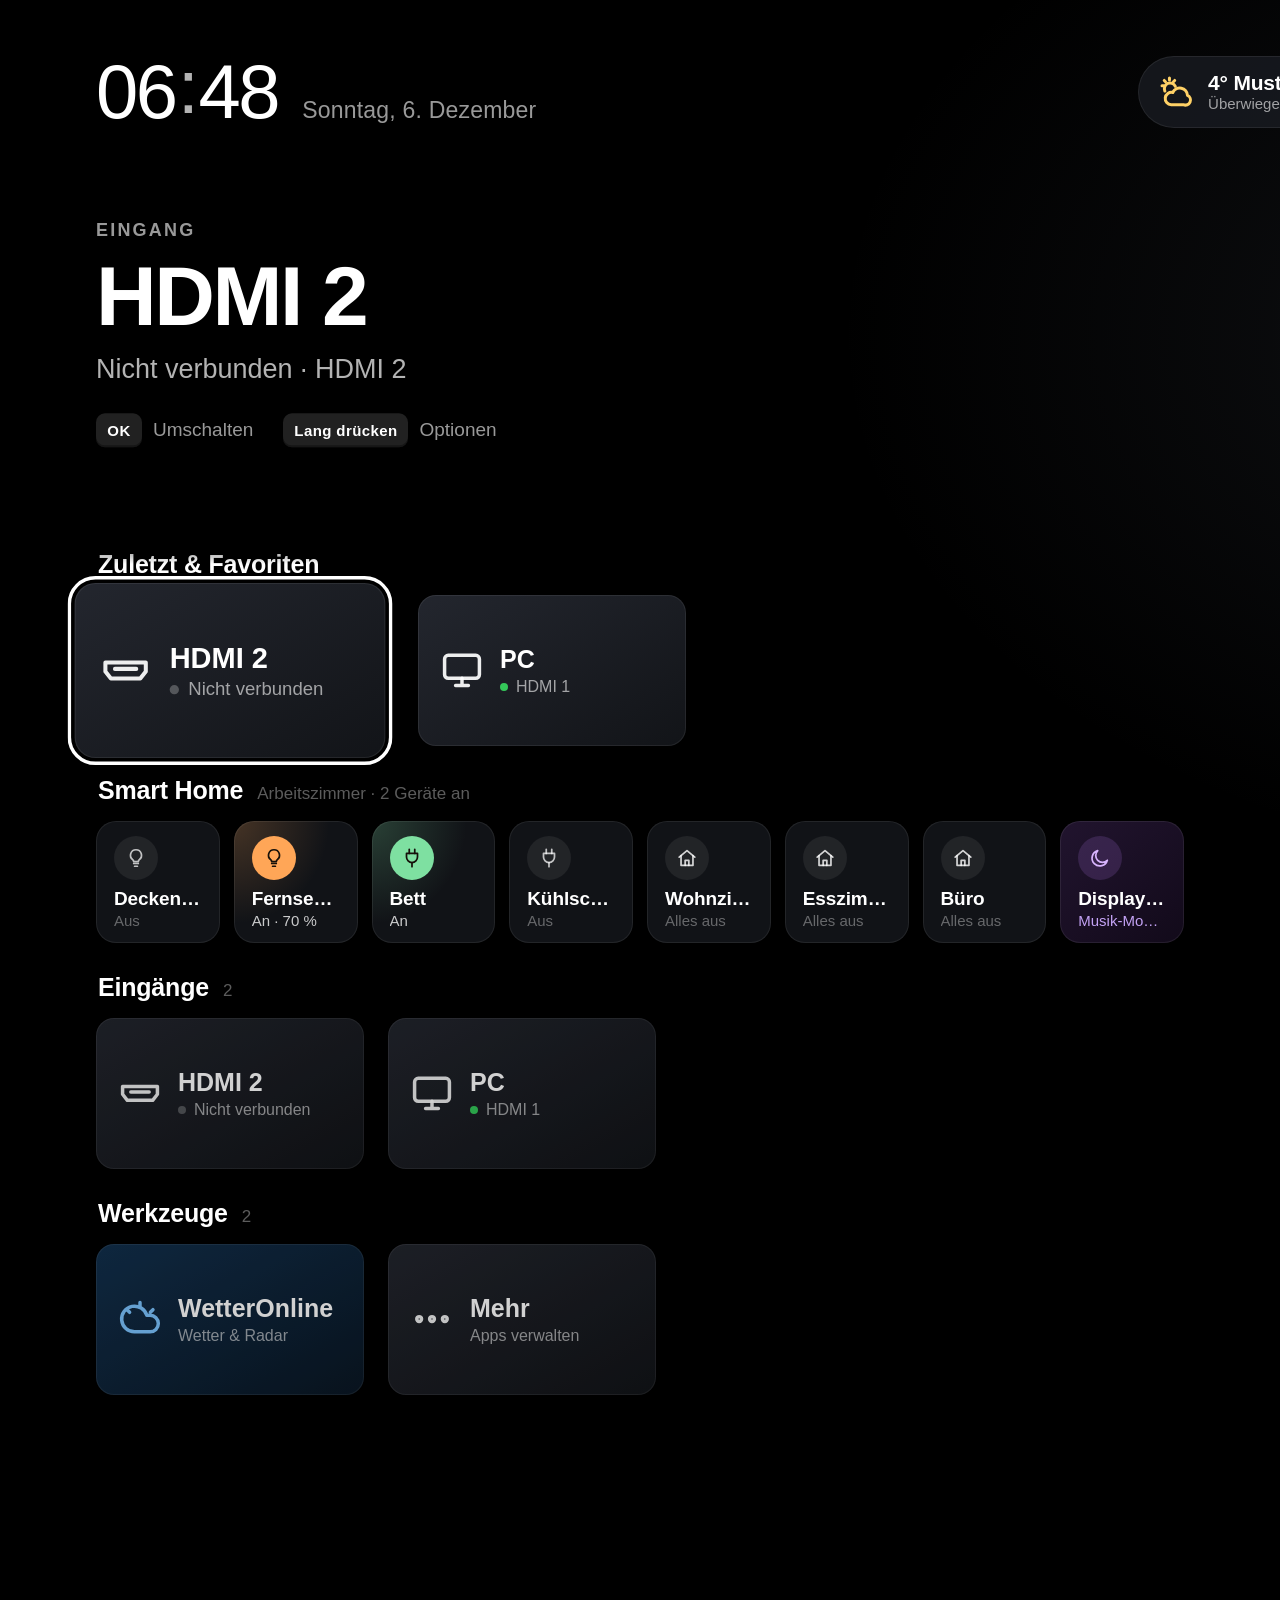
==== commit 1ab1fe4c: "fix: colour light with the billboard and without a hard edge, quiet clock, start left from the top (" ====
--- a/custom-launcher/com.custom.launcher/index.html
+++ b/custom-launcher/com.custom.launcher/index.html
@@ -11,10 +11,13 @@
     <div id="page"><!-- fades/zooms when an app starts -->
 
       <!-- rows (Zuletzt & Favoriten, Smart Home, categories); built by app.js, slide up under the billboard -->
+      <!-- the colour light continuing below the billboard, behind the rows (static, painted once per change) -->
+      <div id="glow-low"></div>
       <div id="rows"><div id="scroller"></div></div>
 
       <!-- fixed top: clock, pills and the billboard describing the focused card -->
       <div id="fixed">
+        <div id="glow-top"></div><!-- colour light behind the billboard logo -->
         <header id="topbar" class="reveal" style="--d: 0ms">
           <div id="clockbox">
             <div id="clock"><span id="hh">--</span><span id="colon">:</span><span id="mm">--</span></div>
--- a/custom-launcher/com.custom.launcher/style.css
+++ b/custom-launcher/com.custom.launcher/style.css
@@ -56,18 +56,34 @@
   width: 1920px;
   height: var(--fixed-h);
   padding: 0 var(--side);
-  /* colour light of the focused app behind the logo. Painted into this (static, opaque) layer instead of
-     an own translucent layer: measured on the TV, an extra large blended layer costs ~2x frame time while
-     cards move; repainting this background once per billboard change costs nothing during navigation. */
-  background: radial-gradient(780px 540px at 1619px 334px, var(--g1, transparent) 0%, var(--g2, transparent) 45%, transparent 100%), #000;
+  background: #000;
   overflow: hidden;
   z-index: 2;
 }
+#glow-top {                                   /* colour light behind the logo, only the area it reaches. Painted, never an own layer:
+                                                 a large blended layer costs ~2x frame time while cards move (measured) */
+  position: absolute;
+  left: 839px; top: 0;
+  width: 1081px; height: var(--fixed-h);
+  background: radial-gradient(780px 540px at 780px 334px, var(--g1, transparent) 0%, var(--g2, transparent) 45%, transparent 100%);
+  z-index: -1;                                 /* behind the clock and billboard, above the black of #fixed */
+  pointer-events: none;
+}
+#glow-low {                                   /* the colour light below the billboard: same ellipse as in #fixed, only the area it reaches */
+  position: absolute;
+  left: 840px; top: calc(var(--fixed-h) + 36px);   /* below #fixed-fade */
+  width: 1080px; height: 324px;
+  background: radial-gradient(780px 540px at 779px -230px, var(--g1, transparent) 0%, var(--g2, transparent) 45%, transparent 100%);
+  pointer-events: none;
+}
 #fixed-fade {                                  /* rows sliding up fade into the billboard */
   position: absolute;
   left: 0; top: var(--fixed-h);
   width: 1920px; height: 36px;
-  background: linear-gradient(#000, rgba(0, 0, 0, 0));
+  /* black fading out so sliding cards vanish, with the colour light painted over it; #glow-low starts right
+     below, so the light runs on without a seam. No mask: a mask over the moving rows cost frames on the TV. */
+  background: radial-gradient(780px 540px at 1619px -194px, var(--g1, transparent) 0%, var(--g2, transparent) 45%, transparent 100%),
+    linear-gradient(#000, rgba(0, 0, 0, 0));
   z-index: 2;
   pointer-events: none;
 }
@@ -83,8 +99,7 @@
 }
 #clockbox { display: flex; align-items: baseline; gap: 24px; }
 #clock { font-size: 76px; font-weight: 300; line-height: 1; letter-spacing: -2.4px; font-variant-numeric: tabular-nums; color: #fff; }
-#colon { display: inline-block; margin: 0 2px; transform: translateY(-5px); animation: colon 2s ease-in-out infinite; }
-@keyframes colon { 0%, 100% { opacity: .85; } 50% { opacity: .3; } }
+#colon { display: inline-block; margin: 0 2px; transform: translateY(-5px); opacity: .7; }   /* no pulse: an endless animation kept the TV compositing 60 fps (~47 % CPU at rest) */
 #date { font-size: 23px; font-weight: 400; color: var(--text-2); letter-spacing: .2px; }
 
 #pills { display: flex; align-items: center; gap: 16px; }
@@ -152,7 +167,7 @@
   margin-top: -135px;
   border-radius: 62px;
   background: var(--c, #22252c);
-  box-shadow: 0 30px 80px rgba(0, 0, 0, .6), inset 0 0 0 1px rgba(255, 255, 255, .1);
+  box-shadow: 0 16px 36px rgba(0, 0, 0, .55), inset 0 0 0 1px rgba(255, 255, 255, .1);
   overflow: hidden;
 }
 #bb-logo img { position: absolute; left: 50%; top: 50%; height: var(--art, 72%); aspect-ratio: 1; object-fit: contain; transform: translate(-50%, -50%); }
@@ -164,7 +179,7 @@
 #bb-logo.audio .bb-icon { color: #7dd3fc; }
 #bb-logo.round { border-radius: 50%; }
 #bb-logo.round .bb-icon { width: 110px; height: 110px; margin: -55px 0 0 -55px; color: rgba(255, 255, 255, .78); }
-#bb-logo.round.on { background: var(--lamp, #ffcf8a); box-shadow: 0 0 90px var(--lamp, #ffcf8a), 0 30px 80px rgba(0, 0, 0, .5); }
+#bb-logo.round.on { background: var(--lamp, #ffcf8a); box-shadow: 0 0 50px var(--lamp, #ffcf8a), 0 16px 36px rgba(0, 0, 0, .45);   /* must fade out above the bottom of #fixed (y 528), else it is cut */ }
 #bb-logo.round.on .bb-icon { color: #17120a; }
 #bb-logo.round.offline .bb-icon { color: #f59e8b; }
 #bb-logo.display { background: linear-gradient(150deg, #2d1a3f, #150b1f); }
@@ -313,6 +328,7 @@
 #scrim {
   position: absolute;
   inset: 0;
+  z-index: 10;                                  /* above #rows (1) and #fixed (2) */
   background: rgba(0, 0, 0, .72);
   opacity: 0;
   pointer-events: none;
@@ -321,6 +337,7 @@
 body.menu-open #scrim { opacity: 1; pointer-events: auto; }
 #menu {
   position: absolute;
+  z-index: 11;
   left: 50%; top: 50%;
   width: 640px;
   padding: 26px 16px 16px;
@@ -363,6 +380,16 @@
   transition: color .15s ease;
 }
 .mi span:first-child { white-space: nowrap; overflow: hidden; text-overflow: ellipsis; }
+.mi-swatch {
+  display: inline-block;
+  width: 18px; height: 18px;
+  margin-right: 14px;
+  vertical-align: -2px;
+  border-radius: 50%;
+  background: var(--sw);
+  box-shadow: 0 0 0 1px rgba(255, 255, 255, .25);
+}
+.mi.focused .mi-swatch { box-shadow: 0 0 0 1px rgba(0, 0, 0, .25); }
 .mi .mi-hint { font-size: 18px; color: rgba(255, 255, 255, .45); flex: none; font-weight: 500; transition: color .15s ease; }
 .mi.focused { color: #000; font-weight: 600; }
 .mi.focused .mi-hint { color: rgba(0, 0, 0, .55); }
@@ -375,6 +402,7 @@
 /* ---------- toast ---------- */
 #toast {
   position: absolute;
+  z-index: 12;
   left: 50%; bottom: 56px;
   max-width: 1200px;
   transform: translate(-50%, 16px) scale(.98);
@@ -395,10 +423,10 @@
 #toast.show { opacity: 1; transform: translate(-50%, 0); }
 
 /* ---------- idle dimming & screensaver (OLED care) ---------- */
-#dim { position: absolute; inset: 0; background: #000; opacity: 0; pointer-events: none; transition: opacity .6s ease; }
+#dim { position: absolute; inset: 0; z-index: 100; background: #000; opacity: 0; pointer-events: none; transition: opacity .6s ease; }
 body.idle #dim { opacity: .75; transition: opacity 4s ease; }
 body.screensaver #dim { opacity: 1; transition: opacity 2s ease; }
-body.idle #colon, body.screensaver #colon { animation: none; }
+
 
 /* ---------- Gemini assistant ---------- */
 .gm {
@@ -597,3 +625,37 @@
 .gm-chip.gm-suggest { font-size: 22px; background: rgba(79, 134, 247, .12); border-color: rgba(79, 134, 247, .35); }
 .gm-chip.gm-ghost { background: transparent; color: var(--gm-dim); }
 .gm-chip[disabled] { opacity: .4; }
+
+/* ---- colour picker (inside the menu panel) ---- */
+.pk { padding: 6px 6px 4px; }
+.pk-preview {
+  height: 96px;
+  margin: 4px 8px 18px;
+  border-radius: 20px;
+  background: var(--c, #fff);
+  box-shadow: inset 0 0 0 1px rgba(255, 255, 255, .18), inset 0 -40px 60px -30px rgba(0, 0, 0, .25);
+  transition: background-color .15s linear, box-shadow .15s linear;
+}
+.pk-row { padding: 12px 16px 16px; margin-bottom: 4px; border-radius: 16px; transition: background-color .15s ease; }
+.pk-row.focused { background: rgba(255, 255, 255, .09); box-shadow: inset 0 0 0 1px rgba(255, 255, 255, .14); }
+.pk-head { display: flex; justify-content: space-between; align-items: baseline; margin-bottom: 12px; }
+.pk-label { font-size: 22px; color: rgba(255, 255, 255, .62); }
+.pk-row.focused .pk-label { color: #fff; font-weight: 600; }
+.pk-row.active .pk-label::after { content: ' ·  aktiv'; font-size: 16px; font-weight: 500; color: #fbbf24; }
+.pk-val { font-size: 20px; color: rgba(255, 255, 255, .55); font-variant-numeric: tabular-nums; }
+.pk-row.focused .pk-val { color: #fff; }
+.pk-bar { position: relative; height: 22px; border-radius: 11px; box-shadow: inset 0 0 0 1px rgba(255, 255, 255, .12); }
+.pk-bar.hue { background: linear-gradient(90deg, #f00, #ff0 16.67%, #0f0 33.33%, #0ff 50%, #00f 66.67%, #f0f 83.33%, #f00); }
+.pk-bar.sat { background: linear-gradient(90deg, #fff, var(--full, #f00)); }
+.pk-bar.kelvin { background: linear-gradient(90deg, #ff9f3c, #ffd9a8 45%, #fff 75%, #e6efff); }
+.pk-bar b {
+  position: absolute;
+  top: 50%; left: calc(var(--p, 0) * (100% - 22px) + 11px);
+  width: 30px; height: 30px;
+  margin: -15px 0 0 -15px;
+  border-radius: 50%;
+  background: transparent;
+  box-shadow: 0 0 0 4px #fff, 0 2px 10px rgba(0, 0, 0, .6);
+  transition: left .12s ease-out;
+}
+.pk-row:not(.focused) .pk-bar b { box-shadow: 0 0 0 3px rgba(255, 255, 255, .6); }
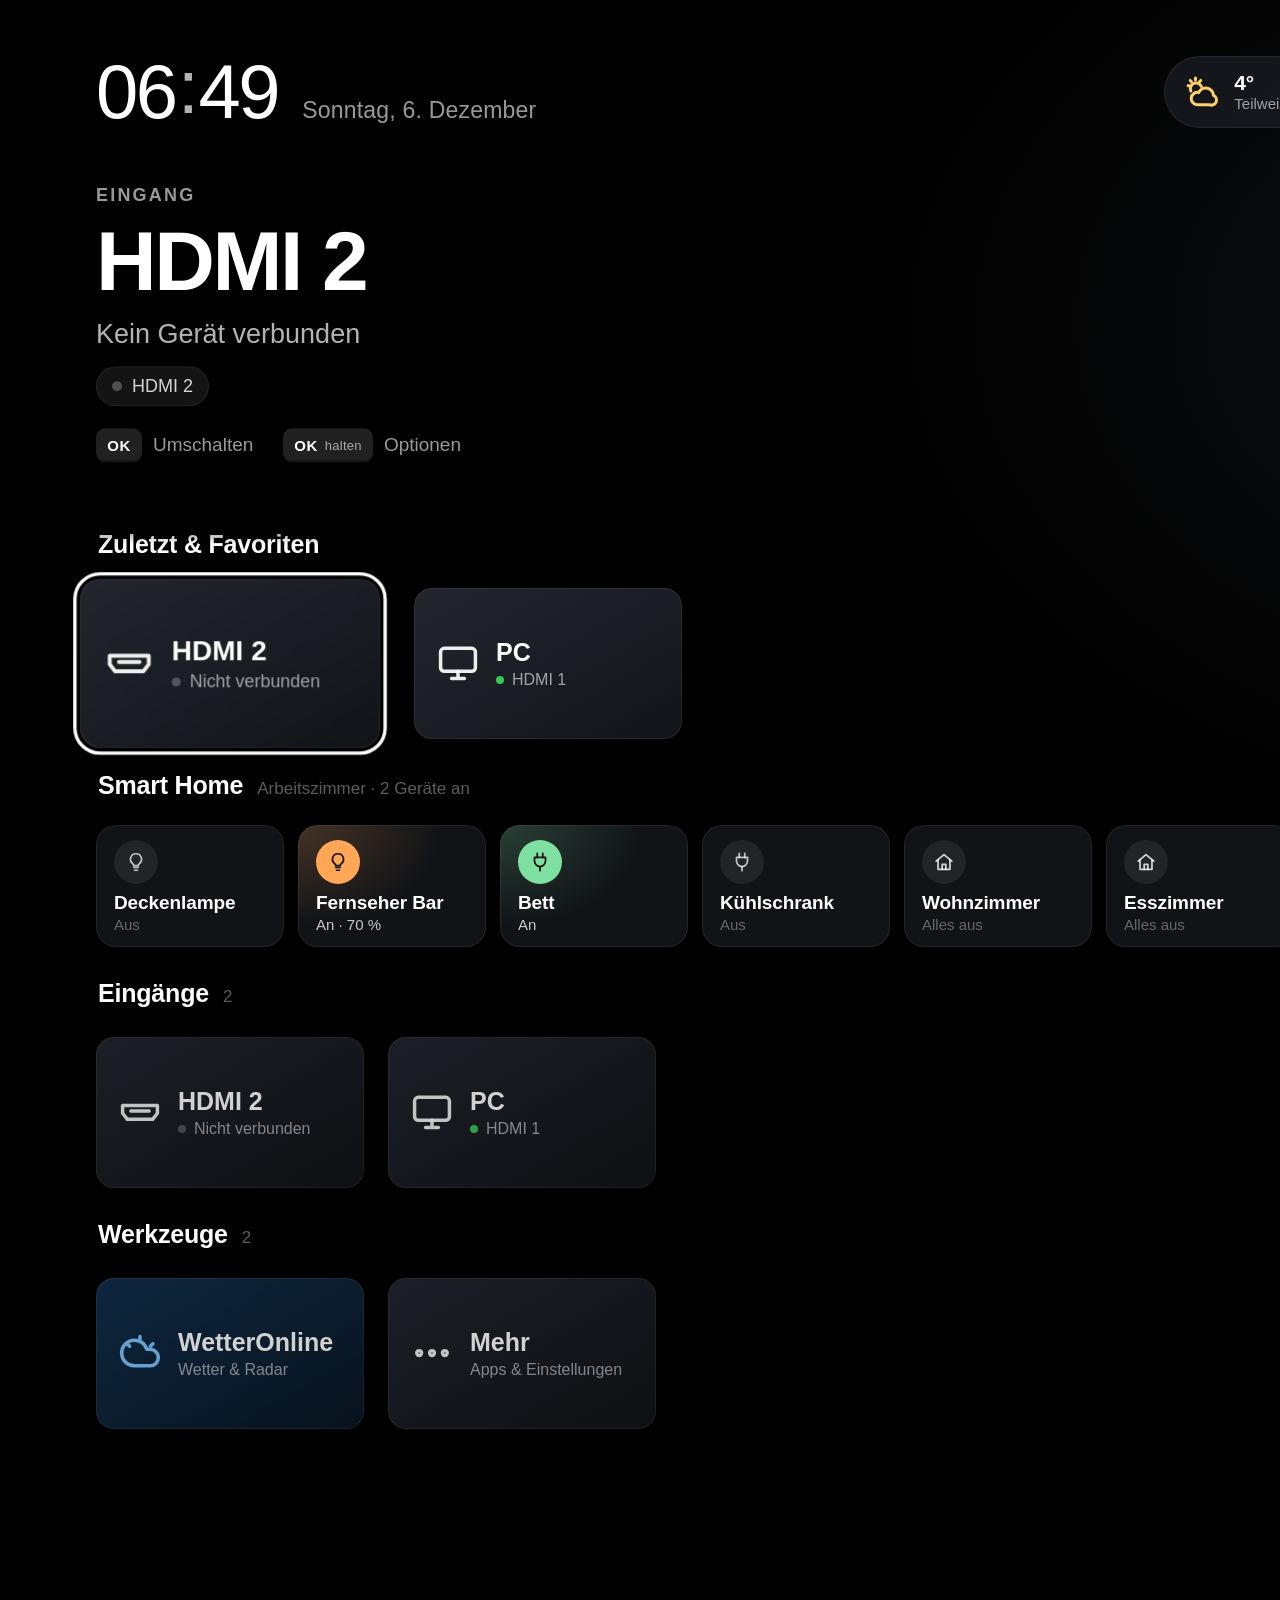
==== commit b6aceedb: "feat(hub): one menu system, brightness slider, richer billboard, robust states - Menus share one sty" ====
--- a/custom-launcher/com.custom.launcher/index.html
+++ b/custom-launcher/com.custom.launcher/index.html
@@ -44,6 +44,7 @@
               <div id="bb-kicker"></div>
               <div id="bb-title"></div>
               <div id="bb-desc"></div>
+              <div id="bb-meta"></div>
               <div id="bb-keys"></div>
             </div>
             <div id="bb-logo"><img alt="" draggable="false"><span class="bb-icon"></span></div>
@@ -69,10 +70,10 @@
     <div class="gm-backdrop" id="gemini-backdrop"></div>
     <div class="gm-shell">
       <header class="gm-top">
-        <div class="gm-brand"><span class="gm-spark">✦</span><span class="gm-name">Gemini</span></div>
+        <div class="gm-brand"><span class="gm-spark" id="gm-spark"></span><span class="gm-name">Gemini</span></div>
         <div class="gm-top-right">
-          <span class="gm-keyhint">🎙 Mikro-Taste oder Zurück schließt</span>
-          <button id="gemini-close-btn" class="gm-close" tabindex="-1" aria-label="Schließen">✕</button>
+          <span class="gm-keyhint"><b class="gm-cap" id="gm-mic"></b>Mikro-Taste oder <b class="gm-cap">Zurück</b> schließt</span>
+          <button id="gemini-close-btn" class="gm-close" tabindex="-1" aria-label="Schließen"></button>
         </div>
       </header>
       <main id="gemini-chat" class="gm-chat" aria-live="polite"></main>
--- a/custom-launcher/com.custom.launcher/style.css
+++ b/custom-launcher/com.custom.launcher/style.css
@@ -15,7 +15,10 @@
   --surface-2: #171a20;
   --line: rgba(255, 255, 255, .075);
   --radius: 18px;
-  --fixed-h: 528px;                          /* clock + billboard */
+  --fixed-h: 508px;                          /* clock + billboard */
+  --amber: #fbbf24;
+  --ok: #34c759;
+  --bad: #f59e8b;
 }
 
 * { box-sizing: border-box; margin: 0; padding: 0; }
@@ -65,7 +68,7 @@
   position: absolute;
   left: 839px; top: 0;
   width: 1081px; height: var(--fixed-h);
-  background: radial-gradient(780px 540px at 780px 334px, var(--g1, transparent) 0%, var(--g2, transparent) 45%, transparent 100%);
+  background: radial-gradient(780px 540px at 780px 324px, var(--g1, transparent) 0%, var(--g2, transparent) 45%, transparent 100%);
   z-index: -1;                                 /* behind the clock and billboard, above the black of #fixed */
   pointer-events: none;
 }
@@ -73,7 +76,7 @@
   position: absolute;
   left: 840px; top: calc(var(--fixed-h) + 36px);   /* below #fixed-fade */
   width: 1080px; height: 324px;
-  background: radial-gradient(780px 540px at 779px -230px, var(--g1, transparent) 0%, var(--g2, transparent) 45%, transparent 100%);
+  background: radial-gradient(780px 540px at 779px -220px, var(--g1, transparent) 0%, var(--g2, transparent) 45%, transparent 100%);
   pointer-events: none;
 }
 #fixed-fade {                                  /* rows sliding up fade into the billboard */
@@ -82,7 +85,7 @@
   width: 1920px; height: 36px;
   /* black fading out so sliding cards vanish, with the colour light painted over it; #glow-low starts right
      below, so the light runs on without a seam. No mask: a mask over the moving rows cost frames on the TV. */
-  background: radial-gradient(780px 540px at 1619px -194px, var(--g1, transparent) 0%, var(--g2, transparent) 45%, transparent 100%),
+  background: radial-gradient(780px 540px at 1619px -184px, var(--g1, transparent) 0%, var(--g2, transparent) 45%, transparent 100%),
     linear-gradient(#000, rgba(0, 0, 0, 0));
   z-index: 2;
   pointer-events: none;
@@ -131,27 +134,53 @@
 .pill.focused::after { opacity: 1; }
 .pill.pressed { --s: .98; }
 .pill-icon { width: 38px; height: 38px; flex: none; color: #fff; }
-.pill-text { display: flex; flex-direction: column; line-height: 1.15; }
-.pill-title { font-size: 21px; font-weight: 600; color: #fff; letter-spacing: -.2px; white-space: nowrap; }
-.pill-sub { font-size: 15px; color: var(--text-2); white-space: nowrap; display: flex; align-items: center; gap: 7px; }
+.pill-text { display: flex; flex-direction: column; line-height: 1.15; min-width: 0; max-width: 230px; }
+.pill-title { font-size: 21px; font-weight: 600; color: #fff; letter-spacing: -.2px; white-space: nowrap; overflow: hidden; text-overflow: ellipsis; font-variant-numeric: tabular-nums; }
+.pill-sub { font-size: 15px; color: var(--text-2); white-space: nowrap; display: flex; align-items: center; gap: 7px; overflow: hidden; text-overflow: ellipsis; }
+#weather.stale .pill-sub { color: var(--bad); }
+#weather.stale .pill-icon { opacity: .55; }
 #weather .pill-icon { color: #ffd166; }
 .pill.gemini .pill-sub { color: #b9a3ff; }
 .pill.gemini.focused::after { border-color: #9b8cff; }
 .pill.audio .pill-icon { color: #7dd3fc; }
-.pill.audio .pill-sub::before { content: ""; width: 8px; height: 8px; border-radius: 50%; background: #34c759; }
+.pill.audio .pill-sub::before { content: ""; width: 8px; height: 8px; border-radius: 50%; background: var(--ok); }
 .pill.audio.tv-speaker .pill-sub::before { background: #38bdf8; }
 
 /* billboard */
-#billboard { position: relative; height: 360px; margin-top: 10px; }
+#billboard { position: relative; height: 340px; margin-top: 10px; }
 #bb-content { position: absolute; inset: 0; transition: opacity .32s ease, transform .5s var(--ease); }
 #billboard.out #bb-content { opacity: 0; transform: translateX(-22px); transition: opacity .12s ease, transform .14s ease; }
 #bb-text { position: absolute; left: 0; top: 50%; width: 1080px; transform: translateY(-50%); }
-#bb-kicker { font-size: 18px; font-weight: 700; letter-spacing: 2.2px; text-transform: uppercase; color: rgba(255, 255, 255, .6); white-space: nowrap; }
+#bb-kicker { font-size: 18px; font-weight: 700; letter-spacing: 2.2px; text-transform: uppercase; color: rgba(255, 255, 255, .6); white-space: nowrap; overflow: hidden; text-overflow: ellipsis; }
 #bb-title { margin-top: 12px; font-size: 84px; font-weight: 600; letter-spacing: -2.4px; line-height: 1.04; color: #fff; white-space: nowrap; overflow: hidden; text-overflow: ellipsis; padding-bottom: 4px; }
 #bb-desc { margin-top: 10px; font-size: 27px; color: rgba(255, 255, 255, .7); white-space: nowrap; overflow: hidden; text-overflow: ellipsis; }
 #bb-desc:empty { display: none; }
-#bb-keys { margin-top: 28px; display: flex; gap: 30px; font-size: 19px; color: var(--text-2); }
+#bb-meta { margin-top: 16px; display: flex; gap: 10px; flex-wrap: nowrap; overflow: hidden; }
+#bb-meta:empty { display: none; }
+.bb-chip {
+  display: inline-flex; align-items: center; gap: 10px; flex: none;
+  height: 40px; padding: 0 16px;
+  border-radius: 20px;
+  background: rgba(255, 255, 255, .08);
+  box-shadow: inset 0 0 0 1px rgba(255, 255, 255, .07);
+  font-size: 18px; font-weight: 500; color: rgba(255, 255, 255, .82);
+  white-space: nowrap; max-width: 420px; overflow: hidden; text-overflow: ellipsis;
+  font-variant-numeric: tabular-nums;
+}
+.bb-chip.warn { color: var(--bad); background: rgba(245, 158, 139, .1); }
+.bb-chip-ico { width: 22px; height: 22px; flex: none; color: rgba(255, 255, 255, .75); }
+.bb-dot { width: 10px; height: 10px; border-radius: 50%; flex: none; background: rgba(255, 255, 255, .25); }
+.bb-dot.on { background: var(--dc, var(--ok)); box-shadow: 0 0 8px var(--dc, var(--ok)); }
+.bb-dot.bad { background: var(--bad); }
+.bb-swatch { width: 16px; height: 16px; border-radius: 50%; flex: none; background: var(--dc); box-shadow: 0 0 0 1px rgba(255, 255, 255, .3); }
+.bb-level { position: relative; width: 56px; height: 8px; border-radius: 4px; flex: none; background: rgba(255, 255, 255, .16); overflow: hidden; }
+.bb-level b { position: absolute; inset: 0; background: #fff; border-radius: 4px; transform-origin: 0 50%; transform: scaleX(var(--p, 0)); }
+#bb-keys { margin-top: 26px; display: flex; gap: 30px; font-size: 19px; color: var(--text-2); }
+#bb-meta:not(:empty) + #bb-keys { margin-top: 22px; }
 .bb-key { display: inline-flex; align-items: center; gap: 11px; }
+.bb-key b.hold::after { content: "halten"; margin-left: 7px; font-weight: 500; font-size: 13px; letter-spacing: .3px; color: rgba(255, 255, 255, .62); text-transform: lowercase; }
+.bb-key b.icon { padding: 0 8px; }
+.bb-key b.icon svg { width: 20px; height: 20px; }
 .bb-key b {
   display: inline-flex; align-items: center; justify-content: center;
   min-width: 46px; height: 34px; padding: 0 11px;
@@ -179,9 +208,9 @@
 #bb-logo.audio .bb-icon { color: #7dd3fc; }
 #bb-logo.round { border-radius: 50%; }
 #bb-logo.round .bb-icon { width: 110px; height: 110px; margin: -55px 0 0 -55px; color: rgba(255, 255, 255, .78); }
-#bb-logo.round.on { background: var(--lamp, #ffcf8a); box-shadow: 0 0 50px var(--lamp, #ffcf8a), 0 16px 36px rgba(0, 0, 0, .45);   /* must fade out above the bottom of #fixed (y 528), else it is cut */ }
+#bb-logo.round.on { background: var(--lamp, #ffcf8a); box-shadow: 0 0 44px var(--lamp, #ffcf8a), 0 14px 30px rgba(0, 0, 0, .45);   /* must fade out above the bottom of #fixed (y 508), else it is cut */ }
 #bb-logo.round.on .bb-icon { color: #17120a; }
-#bb-logo.round.offline .bb-icon { color: #f59e8b; }
+#bb-logo.round.offline .bb-icon { color: var(--bad); }
 #bb-logo.display { background: linear-gradient(150deg, #2d1a3f, #150b1f); }
 #bb-logo.display .bb-icon { color: #d8b4fe; }
 
@@ -194,10 +223,13 @@
   transition: transform .45s var(--ease);
   will-change: transform;
 }
-.row { position: relative; margin-bottom: 30px; }
-.row-head { display: flex; align-items: baseline; gap: 14px; padding: 0 var(--side) 0 calc(var(--side) + 2px); margin-bottom: 16px; }
-.row-title { font-size: 25px; font-weight: 600; color: #fff; letter-spacing: -.2px; }
-.row-sub { font-size: 17px; color: var(--text-3); font-weight: 500; }
+.row { position: relative; margin-bottom: 32px; }
+/* the focused card grows 12 % plus its ring: ~16 px above the card (cards), ~13 px (tiles) -> keep the title clear of it */
+.row-head { display: flex; align-items: baseline; gap: 14px; padding: 0 var(--side) 0 calc(var(--side) + 2px); margin-bottom: 28px; height: 30px; }
+.row.tiles .row-head { margin-bottom: 24px; }
+.row-title { font-size: 25px; font-weight: 600; color: #fff; letter-spacing: -.2px; white-space: nowrap; }
+.row-sub { font-size: 17px; color: var(--text-3); font-weight: 500; white-space: nowrap; overflow: hidden; text-overflow: ellipsis; }
+.row-sub.warn { color: var(--bad); }
 .track {
   position: relative;
   display: flex;
@@ -227,9 +259,9 @@
   transition: opacity .16s ease;
   pointer-events: none;
 }
-.card.focused { --s: 1.16; z-index: 3; }
+.card.focused { --s: 1.12; z-index: 3; }
 .card.focused::after { opacity: 1; }
-.card.pressed { --s: 1.08; transition-duration: .12s; }
+.card.pressed { --s: 1.06; transition-duration: .12s; }
 .row.cards:not(:has(.focused)) .card { opacity: .82; }
 .row .card { transition: transform .4s var(--ease), opacity .3s ease; }
 
@@ -263,11 +295,11 @@
 .face-title { font-size: 25px; font-weight: 600; line-height: 1.12; color: #fff; white-space: nowrap; overflow: hidden; text-overflow: ellipsis; }
 .face-sub { margin-top: 5px; font-size: 16px; color: var(--text-2); display: flex; align-items: center; gap: 8px; white-space: nowrap; }
 .dot { width: 8px; height: 8px; border-radius: 50%; background: rgba(255, 255, 255, .25); flex: none; }
-.dot.on { background: #34c759; }
+.dot.on { background: var(--ok); }
 
 /* ---------- smart home tiles ---------- */
-.tile { flex: 1 1 0; min-width: 0; height: 122px; --r: 20px; }
-.tile.focused { --s: 1.1; }
+.tile { flex: 1 1 0; min-width: 188px; max-width: 236px; height: 122px; --r: 20px; }   /* few devices: compact tiles, not one bar across the screen */
+.tile.focused { --s: 1.08; }
 .tile.pressed { --s: 1.04; }
 .tile .plate { background: var(--surface); }
 .tile .glow {                                  /* lamp-coloured light, faded in when on */
@@ -299,7 +331,8 @@
 .t-state { margin-top: 2px; font-size: 15px; font-weight: 500; color: var(--text-3); white-space: nowrap; overflow: hidden; text-overflow: ellipsis; }
 .tile.on .t-state { color: rgba(255, 255, 255, .78); }
 .tile.offline .t-name { color: var(--text-2); }
-.tile.offline .t-state { color: #f59e8b; }
+.tile.offline .t-state { color: var(--bad); }
+.tile.offline .t-icon { color: rgba(255, 255, 255, .4); }
 .tile.room .t-icon { color: rgba(255, 255, 255, .8); }
 .tile.display .plate { background: linear-gradient(140deg, #21142e, #120a1a); }
 .tile.display .t-icon { color: #d8b4fe; background: rgba(192, 132, 252, .16); }
@@ -339,9 +372,9 @@
   position: absolute;
   z-index: 11;
   left: 50%; top: 50%;
-  width: 640px;
-  padding: 26px 16px 16px;
-  border-radius: 30px;
+  width: 680px;
+  padding: 28px 18px 18px;
+  border-radius: 32px;
   background: #121419;
   box-shadow: inset 0 0 0 1px rgba(255, 255, 255, .1), 0 40px 100px rgba(0, 0, 0, .9);
   transform: translate(-50%, -48%) scale(.96);
@@ -350,21 +383,35 @@
 }
 #menu[hidden] { display: block; visibility: hidden; }
 body.menu-open #menu { transform: translate(-50%, -50%) scale(1); opacity: 1; }
-#menu-head { display: flex; align-items: center; gap: 18px; padding: 0 14px 20px; }
-#menu-icon { width: 56px; height: 56px; border-radius: 15px; background: var(--c, #242730) center / cover no-repeat; flex: none; box-shadow: inset 0 0 0 1px rgba(255, 255, 255, .1); }
+#menu-head { display: flex; align-items: center; gap: 20px; padding: 0 12px 22px; min-height: 64px; }
+#menu-icon {
+  position: relative;
+  width: 64px; height: 64px;
+  flex: none;
+  border-radius: 17px;
+  background: var(--c, #242730) center / cover no-repeat;
+  box-shadow: inset 0 0 0 1px rgba(255, 255, 255, .1);
+  color: rgba(255, 255, 255, .88);
+}
+#menu-icon.none { display: none; }
+#menu-icon.glyph { background: linear-gradient(150deg, #2a2e38, #17191f); }
+#menu-icon.glyph svg { position: absolute; left: 16px; top: 16px; width: 32px; height: 32px; }
+#menu-icon.round { border-radius: 50%; }
+#menu-icon.glyph.lit { background: var(--c, #ffcf8a); color: #17120a; }
+#menu-icon.swatch { background: var(--c, #fff); box-shadow: inset 0 0 0 1px rgba(255, 255, 255, .25), 0 0 26px var(--c, transparent); transition: background-color .15s linear; }
 #menu-titles { min-width: 0; }
-#menu-title { font-size: 28px; font-weight: 600; letter-spacing: -.3px; white-space: nowrap; overflow: hidden; text-overflow: ellipsis; }
+#menu-title { font-size: 29px; font-weight: 600; letter-spacing: -.3px; white-space: nowrap; overflow: hidden; text-overflow: ellipsis; }
 #menu-sub { margin-top: 3px; font-size: 18px; color: var(--text-2); white-space: nowrap; overflow: hidden; text-overflow: ellipsis; }
 #menu-sub:empty { display: none; }
 #menu-clip { position: relative; max-height: 496px; overflow: hidden; border-radius: 16px; }
 #menu-list { position: relative; transition: transform .26s var(--ease); }
-#menu-cursor {                                 /* the white highlight glides between rows */
+#menu-cursor {                                 /* the white highlight glides between rows (height: 58 or 100, set by app.js) */
   position: absolute;
   left: 0; right: 0; top: 0;
   height: 58px;
   border-radius: 16px;
   background: #fff;
-  transition: transform .2s var(--ease);
+  transition: transform .2s var(--ease), height .2s var(--ease);
 }
 .mi {
   position: relative;
@@ -372,14 +419,21 @@
   margin-bottom: 4px;
   padding: 0 22px;
   display: flex;
-  align-items: center;
-  justify-content: space-between;
-  gap: 16px;
+  flex-direction: column;
+  justify-content: center;
   font-size: 22px;
   color: rgba(255, 255, 255, .9);
   transition: color .15s ease;
 }
-.mi span:first-child { white-space: nowrap; overflow: hidden; text-overflow: ellipsis; }
+.mi.slider { height: 100px; justify-content: flex-start; padding-top: 16px; }
+.mi-line { display: flex; align-items: center; justify-content: space-between; gap: 16px; min-width: 0; }
+.mi-label { white-space: nowrap; overflow: hidden; text-overflow: ellipsis; min-width: 0; }
+.mi-right { display: flex; align-items: center; gap: 12px; flex: none; max-width: 300px; }
+.mi-hint { font-size: 18px; color: rgba(255, 255, 255, .45); font-weight: 500; white-space: nowrap; overflow: hidden; text-overflow: ellipsis; font-variant-numeric: tabular-nums; transition: color .15s ease; }
+.mi-hint:empty { display: none; }
+.mi-mark { width: 24px; height: 24px; flex: none; color: var(--amber); }
+.mi-mark svg { stroke-width: 2.4; }
+.mi-mark.sub { width: 20px; height: 20px; color: rgba(255, 255, 255, .38); }
 .mi-swatch {
   display: inline-block;
   width: 18px; height: 18px;
@@ -389,14 +443,34 @@
   background: var(--sw);
   box-shadow: 0 0 0 1px rgba(255, 255, 255, .25);
 }
-.mi.focused .mi-swatch { box-shadow: 0 0 0 1px rgba(0, 0, 0, .25); }
-.mi .mi-hint { font-size: 18px; color: rgba(255, 255, 255, .45); flex: none; font-weight: 500; transition: color .15s ease; }
+.mi-switch { position: relative; width: 48px; height: 28px; flex: none; border-radius: 14px; background: rgba(255, 255, 255, .16); transition: background-color .2s ease; }
+.mi-switch::after { content: ""; position: absolute; left: 3px; top: 3px; width: 22px; height: 22px; border-radius: 50%; background: #fff; box-shadow: 0 1px 4px rgba(0, 0, 0, .4); transition: transform .2s var(--ease); }
+.mi-switch.on { background: var(--ok); }
+.mi-switch.on::after { transform: translateX(20px); }
 .mi.focused { color: #000; font-weight: 600; }
 .mi.focused .mi-hint { color: rgba(0, 0, 0, .55); }
+.mi.focused .mi-mark { color: #a16207; }
+.mi.focused .mi-mark.sub { color: rgba(0, 0, 0, .4); }
+.mi.focused .mi-swatch { box-shadow: 0 0 0 1px rgba(0, 0, 0, .25); }
+.mi.focused .mi-switch:not(.on) { background: rgba(0, 0, 0, .16); }
 .mi.danger:not(.focused) { color: #f87171; }
-.mi.on .mi-hint { color: #fbbf24; }
-.mi.on.focused .mi-hint { color: #a16207; }
-#menu-hint { padding: 14px 14px 2px; font-size: 17px; color: var(--text-3); }
+
+/* sliders inside the menu (brightness, colour): same rows, same cursor; moved with transform only */
+.mi-bar { position: relative; margin-top: 18px; height: 16px; border-radius: 8px; box-shadow: inset 0 0 0 1px rgba(255, 255, 255, .12); cursor: pointer; }
+.mi-bar.level { height: 12px; margin-top: 20px; border-radius: 6px; background: rgba(255, 255, 255, .14); overflow: hidden; box-shadow: none; }
+.mi-fill { position: absolute; inset: 0; border-radius: 6px; background: #fff; transform: translateX(calc((var(--p, 0) - 1) * 100%)); transition: transform .12s ease-out; }
+.mi-bar:not(.level) .mi-fill { display: none; }
+.mi-bar.level .mi-knob { display: none; }
+.mi.focused .mi-bar.level { background: rgba(0, 0, 0, .1); }
+.mi.focused .mi-bar.level .mi-fill { background: #15161a; }
+.mi-bar.hue { background: linear-gradient(90deg, #f00, #ff0 16.67%, #0f0 33.33%, #0ff 50%, #00f 66.67%, #f0f 83.33%, #f00); }
+.mi-bar.sat { background: linear-gradient(90deg, #fff, var(--full, #f00)); }
+.mi-bar.kelvin { background: linear-gradient(90deg, #ff9f3c, #ffd9a8 45%, #fff 75%, #e6efff); }
+.mi.focused .mi-bar:not(.level) { box-shadow: inset 0 0 0 1px rgba(0, 0, 0, .14); }
+.mi-knob { position: absolute; left: 8px; right: 8px; top: 50%; height: 0; transform: translateX(calc(var(--p, 0) * 100%)); transition: transform .12s ease-out; pointer-events: none; }
+.mi-knob b { position: absolute; left: -14px; top: -14px; width: 28px; height: 28px; border-radius: 50%; box-shadow: 0 0 0 3px #fff, 0 0 0 4.5px rgba(0, 0, 0, .5), 0 3px 10px rgba(0, 0, 0, .5); }
+.mi:not(.focused) .mi-knob b { box-shadow: 0 0 0 3px rgba(255, 255, 255, .7), 0 2px 8px rgba(0, 0, 0, .5); }
+#menu-hint { padding: 16px 14px 2px; font-size: 17px; line-height: 1.4; color: var(--text-3); }
 #menu-hint:empty { display: none; }
 
 /* ---------- toast ---------- */
@@ -423,7 +497,7 @@
 #toast.show { opacity: 1; transform: translate(-50%, 0); }
 
 /* ---------- idle dimming & screensaver (OLED care) ---------- */
-#dim { position: absolute; inset: 0; z-index: 100; background: #000; opacity: 0; pointer-events: none; transition: opacity .6s ease; }
+#dim { position: absolute; inset: 0; z-index: 300;   /* above everything, also the Gemini overlay (200): OLED care */ background: #000; opacity: 0; pointer-events: none; transition: opacity .6s ease; }
 body.idle #dim { opacity: .75; transition: opacity 4s ease; }
 body.screensaver #dim { opacity: 1; transition: opacity 2s ease; }
 
@@ -435,6 +509,7 @@
   --gm-pink: #f472b6;
   --gm-text: rgba(255, 255, 255, .93);
   --gm-dim: rgba(255, 255, 255, .5);
+  --gm-x: 340px;                                /* left edge of questions, answers and chips: (1920 - 1240) / 2 */
   position: fixed;
   inset: 0;
   z-index: 200;
@@ -457,7 +532,7 @@
   height: 100%;
   display: flex;
   flex-direction: column;
-  padding: 56px 0 44px;
+  padding: 56px 0 52px;
   opacity: 0;
   transform: translateY(24px);
   transition: opacity .35s var(--ease), transform .45s var(--ease);
@@ -472,24 +547,26 @@
   padding: 0 var(--side);
 }
 .gm-brand { display: flex; align-items: center; gap: 14px; }
-.gm-spark {
-  font-size: 40px;
-  line-height: 1;
-  background: linear-gradient(135deg, var(--gm-blue), var(--gm-violet) 55%, var(--gm-pink));
-  -webkit-background-clip: text;
-  background-clip: text;
-  color: transparent;
-}
+.gm-spark { width: 38px; height: 38px; }
 .gm-name { font-size: 34px; font-weight: 600; letter-spacing: -.4px; color: var(--gm-text); }
 .gm-top-right { display: flex; align-items: center; gap: 22px; }
-.gm-keyhint { font-size: 18px; color: var(--gm-dim); }
+.gm-keyhint { display: flex; align-items: center; gap: 9px; font-size: 18px; color: var(--gm-dim); }
+.gm-cap {
+  display: inline-flex; align-items: center; justify-content: center;
+  height: 32px; min-width: 36px; padding: 0 10px;
+  border-radius: 9px;
+  background: rgba(255, 255, 255, .12);
+  box-shadow: inset 0 -2px 0 rgba(0, 0, 0, .35);
+  color: #fff; font-size: 15px; font-weight: 700;
+}
+.gm-cap svg { width: 18px; height: 18px; }
 .gm-close {
   width: 52px; height: 52px;
+  padding: 15px;
   border-radius: 50%;
   border: 0;
   background: rgba(255, 255, 255, .08);
   color: var(--gm-text);
-  font-size: 22px;
   cursor: pointer;
   outline: none;
 }
@@ -501,14 +578,18 @@
   min-height: 0;
   overflow-y: auto;
   scroll-behavior: smooth;
-  padding: 24px calc((1920px - 1240px) / 2) 32px;
+  padding: 24px calc(1920px - var(--gm-x) - 1240px) 32px var(--gm-x);
   scrollbar-width: none;
   -webkit-mask-image: linear-gradient(to bottom, transparent 0, #000 40px, #000 calc(100% - 40px), transparent 100%);
   mask-image: linear-gradient(to bottom, transparent 0, #000 40px, #000 calc(100% - 40px), transparent 100%);
 }
 .gm-chat::-webkit-scrollbar { display: none; }
 
-.gm-hello { padding-top: 120px; }
+/* start: greeting and topics form one block in the middle instead of a greeting on top and chips at the bottom */
+.gm.gm-start .gm-shell { justify-content: center; }
+.gm.gm-start .gm-top { position: absolute; left: 0; right: 0; top: 56px; }
+.gm.gm-start .gm-chat { flex: none; overflow: visible; -webkit-mask-image: none; mask-image: none; padding-top: 0; padding-bottom: 44px; }
+.gm-hello-mark { display: block; width: 56px; height: 56px; margin-bottom: 26px; }
 .gm-hello h1 {
   font-size: 64px;
   font-weight: 600;
@@ -518,12 +599,13 @@
   -webkit-background-clip: text;
   background-clip: text;
   color: transparent;
-}
-.gm-hello p { margin-top: 18px; font-size: 30px; color: var(--gm-dim); font-weight: 400; }
+  padding-bottom: 4px;
+}
+.gm-hello p { margin-top: 16px; max-width: 1100px; font-size: 27px; line-height: 1.4; color: var(--gm-dim); font-weight: 400; }
 
 .gm-q {
   display: table;
-  margin: 36px 0 14px auto;
+  margin: 36px 0 18px auto;
   max-width: 80%;
   padding: 12px 22px;
   border-radius: 22px 22px 6px 22px;
@@ -533,42 +615,34 @@
   line-height: 1.4;
 }
 .gm-q:first-child { margin-top: 0; }
-.gm-a {
-  position: relative;
-  padding-left: 58px;
-  font-size: 27px;
-  line-height: 1.55;
-  color: var(--gm-text);
-}
-.gm-a::before {
-  content: '✦';
-  position: absolute;
-  left: 0; top: 2px;
-  font-size: 30px;
-  background: linear-gradient(135deg, var(--gm-blue), var(--gm-violet) 55%, var(--gm-pink));
-  -webkit-background-clip: text;
-  background-clip: text;
-  color: transparent;
-}
+.gm-a { display: flex; gap: 24px; font-size: 27px; line-height: 1.55; color: var(--gm-text); }
+.gm-a-mark { width: 34px; height: 34px; flex: none; margin-top: 4px; }
+.gm-a-body { min-width: 0; flex: 1; }
 .gm-a p { margin: 0 0 14px; }
 .gm-a ul { margin: 4px 0 16px; padding-left: 30px; }
 .gm-a li { margin: 6px 0; }
 .gm-a li.gm-sub { margin-left: 34px; list-style: circle; color: rgba(255, 255, 255, .8); font-size: 25px; }
 .gm-a strong { color: #fff; font-weight: 600; }
 .gm-a h3 { font-size: 29px; font-weight: 600; color: #fff; margin: 18px 0 8px; }
-.gm-a.gm-err { color: #ff8a80; }
-.gm-acts { display: flex; flex-wrap: wrap; gap: 10px; margin-top: 8px; }
+.gm-a.gm-err { color: #ff9b8f; }
+.gm-a.gm-err .gm-a-mark { padding: 5px; border-radius: 50%; background: rgba(255, 138, 128, .14); color: #ff9b8f; }
+.gm-acts { display: flex; flex-wrap: wrap; gap: 10px; margin-top: 10px; }
 .gm-act {
-  padding: 6px 14px;
-  border-radius: 12px;
-  background: rgba(52, 199, 89, .14);
-  color: #5fd97f;
+  display: inline-flex; align-items: center; gap: 8px;
+  height: 38px;
+  padding: 0 14px 0 10px;
+  border-radius: 19px;
+  background: rgba(52, 199, 89, .13);
+  color: #6ee08f;
   font-size: 18px;
   font-weight: 500;
-}
+  line-height: 1;
+}
+.gm-act svg { width: 20px; height: 20px; stroke-width: 2.4; }
+.gm-act.bad { background: rgba(255, 138, 128, .13); color: #ff9b8f; }
 
 .gm-thinking { display: flex; gap: 10px; padding: 14px 0 0 58px; }
-.gm-thinking span {
+.gm-thinking span {                            /* runs only while a request is open (bounded by its 45 s timeout) */
   width: 14px; height: 14px; border-radius: 50%;
   background: linear-gradient(135deg, var(--gm-blue), var(--gm-violet));
   animation: gm-dot 1.1s ease-in-out infinite;
@@ -577,10 +651,10 @@
 .gm-thinking span:nth-child(3) { animation-delay: .3s; }
 @keyframes gm-dot { 0%, 100% { opacity: .25; transform: translateY(0); } 50% { opacity: 1; transform: translateY(-8px); } }
 
-/* chips (D-pad navigable rows) */
+/* chips (D-pad navigable rows); the chips line up with the text above (--gm-x) */
 .gm-chips {
   flex: none;
-  padding: 18px var(--side) 0;
+  padding: 18px var(--side) 0 calc(var(--gm-x) - 224px);
   display: flex;
   flex-direction: column;
   gap: 14px;
@@ -588,19 +662,24 @@
 .gm-row { display: flex; align-items: center; gap: 14px; flex-wrap: nowrap; }
 .gm-row-label {
   flex: none;
+  display: flex; align-items: center; justify-content: flex-end; gap: 10px;
   width: 210px;
+  padding-right: 10px;
   font-size: 18px;
   font-weight: 500;
   color: var(--gm-dim);
   letter-spacing: .2px;
-}
+  white-space: nowrap;
+}
+.gm-row-ico { width: 22px; height: 22px; flex: none; opacity: .8; }
 .gm-chip {
   flex: none;
   display: inline-flex;
   align-items: center;
-  gap: 10px;
+  gap: 12px;
   height: 60px;
-  padding: 0 26px;
+  max-width: 520px;
+  padding: 0 26px 0 20px;
   border-radius: 30px;
   border: 1.5px solid rgba(255, 255, 255, .12);
   background: rgba(255, 255, 255, .05);
@@ -613,7 +692,8 @@
   outline: none;
   transition: transform .18s var(--ease), background .18s ease, border-color .18s ease, box-shadow .18s ease;
 }
-.gm-chip .gm-ico { font-size: 22px; }
+.gm-chip-text { overflow: hidden; text-overflow: ellipsis; }
+.gm-ico { width: 24px; height: 24px; flex: none; color: rgba(255, 255, 255, .7); }
 .gm-chip:focus, .gm-chip:hover {
   transform: scale(1.06);
   border-color: transparent;
@@ -622,40 +702,7 @@
   box-shadow: 0 10px 30px rgba(120, 100, 255, .35);
   color: #fff;
 }
+.gm-chip:focus .gm-ico, .gm-chip:hover .gm-ico { color: #c4b5fd; }
 .gm-chip.gm-suggest { font-size: 22px; background: rgba(79, 134, 247, .12); border-color: rgba(79, 134, 247, .35); }
 .gm-chip.gm-ghost { background: transparent; color: var(--gm-dim); }
 .gm-chip[disabled] { opacity: .4; }
-
-/* ---- colour picker (inside the menu panel) ---- */
-.pk { padding: 6px 6px 4px; }
-.pk-preview {
-  height: 96px;
-  margin: 4px 8px 18px;
-  border-radius: 20px;
-  background: var(--c, #fff);
-  box-shadow: inset 0 0 0 1px rgba(255, 255, 255, .18), inset 0 -40px 60px -30px rgba(0, 0, 0, .25);
-  transition: background-color .15s linear, box-shadow .15s linear;
-}
-.pk-row { padding: 12px 16px 16px; margin-bottom: 4px; border-radius: 16px; transition: background-color .15s ease; }
-.pk-row.focused { background: rgba(255, 255, 255, .09); box-shadow: inset 0 0 0 1px rgba(255, 255, 255, .14); }
-.pk-head { display: flex; justify-content: space-between; align-items: baseline; margin-bottom: 12px; }
-.pk-label { font-size: 22px; color: rgba(255, 255, 255, .62); }
-.pk-row.focused .pk-label { color: #fff; font-weight: 600; }
-.pk-row.active .pk-label::after { content: ' ·  aktiv'; font-size: 16px; font-weight: 500; color: #fbbf24; }
-.pk-val { font-size: 20px; color: rgba(255, 255, 255, .55); font-variant-numeric: tabular-nums; }
-.pk-row.focused .pk-val { color: #fff; }
-.pk-bar { position: relative; height: 22px; border-radius: 11px; box-shadow: inset 0 0 0 1px rgba(255, 255, 255, .12); }
-.pk-bar.hue { background: linear-gradient(90deg, #f00, #ff0 16.67%, #0f0 33.33%, #0ff 50%, #00f 66.67%, #f0f 83.33%, #f00); }
-.pk-bar.sat { background: linear-gradient(90deg, #fff, var(--full, #f00)); }
-.pk-bar.kelvin { background: linear-gradient(90deg, #ff9f3c, #ffd9a8 45%, #fff 75%, #e6efff); }
-.pk-bar b {
-  position: absolute;
-  top: 50%; left: calc(var(--p, 0) * (100% - 22px) + 11px);
-  width: 30px; height: 30px;
-  margin: -15px 0 0 -15px;
-  border-radius: 50%;
-  background: transparent;
-  box-shadow: 0 0 0 4px #fff, 0 2px 10px rgba(0, 0, 0, .6);
-  transition: left .12s ease-out;
-}
-.pk-row:not(.focused) .pk-bar b { box-shadow: 0 0 0 3px rgba(255, 255, 255, .6); }
